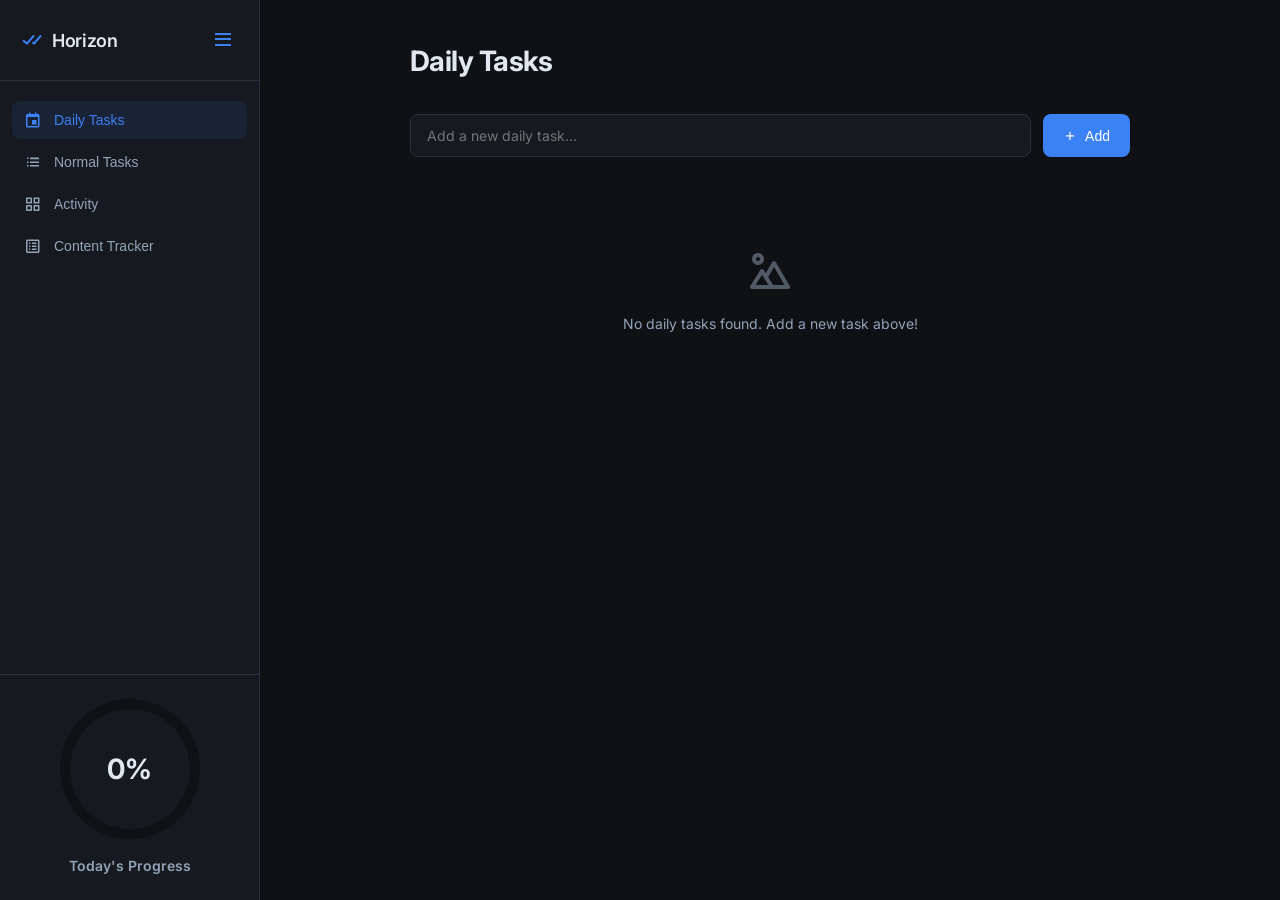
==== index.html @ ddb29268 "init: Horizon AlvaTracker offline PWA" ====
<!DOCTYPE html>
<html lang="en">
<head>
    <meta charset="UTF-8">
    <meta name="viewport" content="width=device-width, initial-scale=1.0">
    <title>Daily Horizon - Offline To-Do List</title>
    <link rel="stylesheet" href="style.css">
    <!-- Google Fonts for modern typography -->
    <link rel="preconnect" href="https://fonts.googleapis.com">
    <link rel="preconnect" href="https://fonts.gstatic.com" crossorigin>
    <link href="https://fonts.googleapis.com/css2?family=Inter:wght@400;500;600;700&display=swap" rel="stylesheet">
    <!-- Icons -->
    <link href="https://unpkg.com/boxicons@2.1.4/css/boxicons.min.css" rel="stylesheet">
    <link rel="manifest" href="manifest.json">
</head>
<body>
    <div class="app-container">
        <!-- Sidebar Navigation -->
        <aside class="sidebar">
            <div class="sidebar-header" style="justify-content: space-between;">
                <div style="display: flex; align-items: center; gap: 8px;">
                    <i class='bx bx-check-double'></i>
                    <h1 class="sidebar-title">Horizon</h1>
                </div>
                <button class="icon-btn" onclick="toggleSidebar()"><i class='bx bx-menu'></i></button>
            </div>
            <nav class="sidebar-nav">
                <button class="nav-item active" data-view="daily">
                    <i class='bx bx-calendar-event'></i>
                    <span class="nav-item-text">Daily Tasks</span>
                </button>
                <button class="nav-item" data-view="normal">
                    <i class='bx bx-list-ul'></i>
                    <span class="nav-item-text">Normal Tasks</span>
                </button>
                <button class="nav-item" data-view="heatmap">
                    <i class='bx bx-grid-alt'></i>
                    <span class="nav-item-text">Activity</span>
                </button>
                <button class="nav-item" data-view="content">
                    <i class='bx bx-spreadsheet'></i>
                    <span class="nav-item-text">Content Tracker</span>
                </button>
            </nav>
            <div class="sidebar-footer">
                <div class="progress-widget circular">
                    <div class="circular-progress" id="overall-progress-circle">
                        <div class="inner-circle">
                            <span id="overall-progress-text">0%</span>
                        </div>
                    </div>
                    <div class="progress-label">Today's Progress</div>
                </div>
            </div>
        </aside>

        <!-- Main Content Area -->
        <main class="main-content">
            
            <!-- Daily Tasks View -->
            <section id="view-daily" class="view-section active">
                <header class="view-header">
                    <h2>Daily Tasks</h2>
                </header>
                <div class="add-task-container">
                    <input type="text" id="daily-task-input" placeholder="Add a new daily task..." autocomplete="off">
                    <button class="btn-primary" id="add-daily-task-btn"><i class='bx bx-plus'></i> Add</button>
                </div>
                <div class="task-list" id="daily-task-list">
                    <!-- Tasks injected here by JS -->
                </div>
            </section>

            <!-- Normal Tasks View -->
            <section id="view-normal" class="view-section">
                <header class="view-header">
                    <h2>Normal Tasks</h2>
                </header>
                <div class="add-task-container">
                    <input type="text" id="normal-task-input" placeholder="Add a new regular task..." autocomplete="off">
                    <button class="btn-primary" id="add-normal-task-btn"><i class='bx bx-plus'></i> Add</button>
                </div>
                <div class="task-list" id="normal-task-list">
                    <!-- Tasks injected here by JS -->
                </div>
            </section>

            <!-- Heatmap View -->
            <section id="view-heatmap" class="view-section">
                <header class="view-header">
                    <h2>Activity Heatmap</h2>
                </header>
                <div class="heatmap-container">
                    <div class="month-header">
                        <button id="prev-month-btn" class="icon-btn"><i class='bx bx-chevron-left'></i></button>
                        <h3 id="current-month-label">Month Year</h3>
                        <button id="next-month-btn" class="icon-btn"><i class='bx bx-chevron-right'></i></button>
                    </div>
                    <div class="weekdays-grid">
                        <span>Sun</span><span>Mon</span><span>Tue</span><span>Wed</span><span>Thu</span><span>Fri</span><span>Sat</span>
                    </div>
                    <div class="heatmap-grid" id="heatmap-grid">
                        <!-- Heatmap cells injected here by JS -->
                    </div>
                    <div class="heatmap-legend">
                        <span>Less</span>
                        <div class="legend-scale">
                            <div class="legend-cell" style="background-color: var(--cal-bg);"></div>
                            <div class="legend-cell" style="background-color: var(--green-200);"></div>
                            <div class="legend-cell" style="background-color: var(--green-400);"></div>
                            <div class="legend-cell" style="background-color: var(--green-600);"></div>
                            <div class="legend-cell" style="background-color: var(--green-800);"></div>
                        </div>
                        <span>More</span>
                    </div>
                </div>
            </section>

            <!-- Content Tracking View -->
            <section id="view-content" class="view-section" style="max-width: 95%; padding: 40px 20px;">
                <header class="view-header" style="display:flex; justify-content:space-between; align-items:flex-start;">
                    <div>
                        <h2>Content Tracker</h2>
                        <p class="subtitle" style="color:var(--text-muted); font-size:14px; margin-top:8px;">
                            Track your daily post counts. Missing past days will highlight in red.
                        </p>
                    </div>
                    <div style="display:flex; gap:12px; align-items:center;">
                        <div class="month-header" style="margin-bottom:0; font-size:14px;">
                            <button class="icon-btn" onclick="changeContentMonth(-1)"><i class='bx bx-chevron-left'></i></button>
                            <span id="content-month-label" style="font-weight:600; min-width:100px; text-align:center;">Month</span>
                            <button class="icon-btn" onclick="changeContentMonth(1)"><i class='bx bx-chevron-right'></i></button>
                        </div>
                    </div>
                </header>
                <div class="add-task-container" style="margin-bottom: 20px;">
                    <input type="text" id="content-account-input" placeholder="Add a new account..." autocomplete="off" onkeypress="if(event.key === 'Enter') addContentAccount()">
                    <button class="btn-primary" id="add-content-account-btn" onclick="addContentAccount()"><i class='bx bx-plus'></i> Add</button>
                </div>
                <div class="content-tracker-container" id="content-tracker-grid">
                    <!-- Javascript will generate the grid here -->
                </div>
            </section>
        </main>
    </div>

    <script src="app.js?v=7"></script>
    <script>
        if ('serviceWorker' in navigator) {
            navigator.serviceWorker.register('./sw.js')
            .then(() => console.log('Service Worker Registered'));
        }
    </script>
</body>
</html>
---- style.css ----
:root {
    /* Color Palette */
    --bg-dark: #0f1115;
    --bg-panel: #16191f;
    --bg-hover: #1e222a;
    --border-color: #2b303b;
    
    --text-main: #e2e8f0;
    --text-muted: #94a3b8;
    
    /* Green heatmap & completion colors */
    --green-200: #064e3b;
    --green-400: #059669;
    --green-600: #10b981;
    --green-800: #34d399;
    --cal-bg: #1e222a;

    --primary: #3b82f6;
    --primary-hover: #2563eb;
    --danger: #ef4444;

    --radius-md: 8px;
    --radius-lg: 12px;
    --transition: all 0.2s ease;
}

* {
    margin: 0;
    padding: 0;
    box-sizing: border-box;
}

body {
    font-family: 'Inter', sans-serif;
    background-color: var(--bg-dark);
    color: var(--text-main);
    line-height: 1.5;
    height: 100vh;
    overflow: hidden;
}

/* Layout */
.app-container {
    display: flex;
    height: 100vh;
    width: 100vw;
}

/* Sidebar */
.sidebar {
    width: 260px;
    background-color: var(--bg-panel);
    border-right: 1px solid var(--border-color);
    display: flex;
    flex-direction: column;
    transition: width 0.3s cubic-bezier(0.4, 0, 0.2, 1);
    overflow: hidden;
    position: relative;
    z-index: 50;
    flex-shrink: 0;
}

.sidebar.collapsed {
    width: 80px;
}

.sidebar.collapsed .sidebar-title,
.sidebar.collapsed .nav-item-text,
.sidebar.collapsed .progress-label {
    display: none;
}

.sidebar.collapsed .nav-item {
    justify-content: center;
    padding: 10px 0;
}

.sidebar.collapsed .nav-item i {
    margin: 0;
}

.sidebar.collapsed .progress-widget {
    transform: scale(0.8);
    margin-left: -12px;
}

.sidebar-header {
    padding: 24px 20px;
    display: flex;
    align-items: center;
    gap: 12px;
    border-bottom: 1px solid var(--border-color);
}

.sidebar-header i {
    font-size: 24px;
    color: var(--primary);
}

.sidebar-header h1 {
    font-size: 18px;
    font-weight: 600;
    letter-spacing: -0.02em;
}

.sidebar-nav {
    flex: 1;
    padding: 20px 12px;
    display: flex;
    flex-direction: column;
    gap: 4px;
}

.nav-item {
    background: transparent;
    border: none;
    color: var(--text-muted);
    padding: 10px 12px;
    border-radius: var(--radius-md);
    cursor: pointer;
    display: flex;
    align-items: center;
    gap: 12px;
    font-size: 14px;
    font-weight: 500;
    transition: var(--transition);
    text-align: left;
    width: 100%;
}

.nav-item i {
    font-size: 18px;
}

.nav-item:hover {
    background-color: var(--bg-hover);
    color: var(--text-main);
}

.nav-item.active {
    background-color: rgba(59, 130, 246, 0.1);
    color: var(--primary);
}

.sidebar-footer {
    padding: 24px;
    border-top: 1px solid var(--border-color);
    display: flex;
    justify-content: center;
}

/* Progress Widget */
.progress-widget.circular {
    display: flex;
    flex-direction: column;
    align-items: center;
    gap: 16px;
    background: transparent;
    border: none;
    padding: 0;
}

.circular-progress {
    width: 140px;
    height: 140px;
    border-radius: 50%;
    background: conic-gradient(var(--primary) 0deg, var(--bg-hover) 0deg);
    display: flex;
    align-items: center;
    justify-content: center;
    position: relative;
    transition: background 0.4s ease;
}

.inner-circle {
    width: 120px;
    height: 120px;
    border-radius: 50%;
    background-color: var(--bg-panel);
    display: flex;
    align-items: center;
    justify-content: center;
}

.inner-circle span {
    font-size: 28px;
    font-weight: 700;
    color: var(--text-main);
}

.progress-label {
    font-size: 14px;
    font-weight: 600;
    color: var(--text-muted);
}

/* Main Content */
.main-content {
    flex: 1;
    position: relative;
    background-color: var(--bg-dark);
    overflow-y: auto;
}

.view-section {
    display: none;
    padding: 40px;
    max-width: 800px;
    margin: 0 auto;
    animation: fadeIn 0.3s ease;
}

.view-section.active {
    display: block;
}

@keyframes fadeIn {
    from { opacity: 0; transform: translateY(10px); }
    to { opacity: 1; transform: translateY(0); }
}

.view-header {
    margin-bottom: 32px;
}

.view-header h2 {
    font-size: 28px;
    font-weight: 700;
    color: var(--text-main);
    letter-spacing: -0.02em;
    margin-bottom: 8px;
}

.view-header .subtitle {
    color: var(--text-muted);
    font-size: 14px;
}

/* Inputs & Buttons */
.add-task-container {
    display: flex;
    gap: 12px;
    margin-bottom: 32px;
}

input[type="text"] {
    flex: 1;
    background-color: var(--bg-panel);
    border: 1px solid var(--border-color);
    color: var(--text-main);
    padding: 12px 16px;
    border-radius: var(--radius-md);
    font-size: 14px;
    font-family: inherit;
    transition: var(--transition);
}

input[type="text"]:focus {
    outline: none;
    border-color: var(--primary);
    box-shadow: 0 0 0 2px rgba(59, 130, 246, 0.1);
}

.btn-primary {
    background-color: var(--primary);
    color: #fff;
    border: none;
    padding: 0 20px;
    border-radius: var(--radius-md);
    font-size: 14px;
    font-weight: 500;
    cursor: pointer;
    display: flex;
    align-items: center;
    gap: 8px;
    transition: var(--transition);
}

.btn-primary:hover {
    background-color: var(--primary-hover);
}

.btn-secondary {
    background-color: var(--bg-hover);
    color: var(--text-main);
    border: 1px solid var(--border-color);
    padding: 8px 16px;
    border-radius: var(--radius-md);
    font-size: 14px;
    cursor: pointer;
    transition: var(--transition);
}

.btn-secondary:hover {
    background-color: var(--border-color);
}

.icon-btn {
    background: transparent;
    border: none;
    color: var(--text-muted);
    font-size: 20px;
    cursor: pointer;
    padding: 4px;
    border-radius: 4px;
    display: flex;
    align-items: center;
    justify-content: center;
    transition: var(--transition);
}

.icon-btn:hover {
    background-color: var(--bg-hover);
    color: var(--text-main);
}

.icon-btn.danger:hover {
    background-color: rgba(239, 68, 68, 0.1);
    color: var(--danger);
}

/* Tasks */
.task-list {
    display: flex;
    flex-direction: column;
    gap: 16px;
}

.task-card {
    background-color: var(--bg-panel);
    border: 1px solid var(--border-color);
    border-radius: var(--radius-lg);
    overflow: hidden;
    transition: var(--transition);
}

.task-card.completed {
    border-color: rgba(59, 130, 246, 0.3);
    opacity: 0.8;
}

.task-header {
    padding: 16px 20px;
    display: flex;
    align-items: center;
    justify-content: space-between;
    background-color: rgba(0,0,0,0.1);
    border-bottom: 1px solid var(--border-color);
}

.task-title {
    font-weight: 600;
    font-size: 16px;
    display: flex;
    align-items: center;
    gap: 12px;
    flex: 1;
}

.task-title-text, .subtask-title-text {
    outline: none;
    border-radius: 4px;
    padding: 2px 4px;
    margin-left: -4px;
    transition: var(--transition);
}

.task-title-text:focus, .subtask-title-text:focus {
    background-color: var(--bg-dark);
    box-shadow: 0 0 0 1px var(--primary);
}

.task-title.completed .task-title-text {
    text-decoration: line-through;
    color: var(--text-muted);
}

.task-actions {
    display: flex;
    gap: 8px;
}

.subtask-list {
    padding: 12px 20px;
    display: flex;
    flex-direction: column;
    gap: 8px;
}

.subtask-item {
    display: flex;
    align-items: center;
    justify-content: space-between;
    padding: 8px 12px;
    border-radius: var(--radius-md);
    background-color: var(--bg-dark);
    border: 1px solid transparent;
    transition: var(--transition);
}

.subtask-item:hover {
    border-color: var(--border-color);
}

.subtask-content {
    display: flex;
    align-items: center;
    gap: 12px;
    flex: 1;
}

.subtask-tag {
    font-size: 10px;
    padding: 2px 6px;
    border-radius: 4px;
    background-color: rgba(59, 130, 246, 0.1);
    color: var(--primary);
    text-transform: uppercase;
    font-weight: 600;
    letter-spacing: 0.5px;
}

.subtask-tag.oneoff {
    background-color: rgba(148, 163, 184, 0.1);
    color: var(--text-muted);
}

/* Custom Checkbox */
.custom-checkbox-wrapper {
    display: flex;
    align-items: flex-start;
    gap: 12px;
    cursor: pointer;
    user-select: none;
}

.custom-checkbox-wrapper input[type="checkbox"] {
    position: absolute;
    opacity: 0;
    cursor: pointer;
    height: 0;
    width: 0;
}

.custom-checkbox {
    min-width: 20px;
    height: 20px;
    background-color: var(--bg-hover);
    border: 2px solid var(--border-color);
    border-radius: 6px;
    display: flex;
    align-items: center;
    justify-content: center;
    transition: var(--transition);
}

.custom-checkbox-wrapper input:checked ~ .custom-checkbox {
    background-color: var(--primary);
    border-color: var(--primary);
}

.custom-checkbox::after {
    content: "";
    display: none;
    width: 5px;
    height: 10px;
    border: solid white;
    border-width: 0 2px 2px 0;
    transform: rotate(45deg);
    margin-bottom: 2px;
}

.custom-checkbox-wrapper input:checked ~ .custom-checkbox::after {
    display: block;
}

.custom-checkbox-wrapper .label-text {
    display: flex;
    flex-direction: column;
    gap: 2px;
}
.custom-checkbox-wrapper .label-text span {
    font-size: 12px;
    color: var(--text-muted);
}
.subtask-content .label-text {
    font-size: 14px;
    color: var(--text-main);
    transition: var(--transition);
}

.custom-checkbox-wrapper input:checked ~ .label-text {
    text-decoration: line-through;
    color: var(--text-muted);
}

/* Heatmap */
.heatmap-container {
    background-color: var(--bg-panel);
    border: 1px solid var(--border-color);
    border-radius: var(--radius-lg);
    padding: 24px;
}

.month-header {
    display: flex;
    align-items: center;
    justify-content: space-between;
    margin-bottom: 24px;
}

.month-header h3 {
    font-size: 16px;
    font-weight: 600;
}

.weekdays-grid {
    display: grid;
    grid-template-columns: repeat(7, 1fr);
    text-align: center;
    font-size: 12px;
    font-weight: 600;
    color: var(--text-muted);
    margin-bottom: 8px;
}

.heatmap-grid {
    display: grid;
    grid-template-columns: repeat(7, 1fr);
    gap: 6px;
}

.heatmap-cell {
    aspect-ratio: 1;
    background-color: var(--cal-bg);
    border-radius: 4px;
    display: flex;
    align-items: center;
    justify-content: center;
    font-size: 12px;
    color: rgba(255,255,255,0.2);
    font-weight: 500;
    transition: var(--transition);
    cursor: default;
    position: relative;
}

.heatmap-cell:hover {
    transform: scale(1.05);
    box-shadow: 0 0 10px rgba(0,0,0,0.5);
    z-index: 10;
}

.heatmap-cell .tooltip {
    visibility: hidden;
    position: absolute;
    bottom: 120%;
    left: 50%;
    transform: translateX(-50%);
    background-color: #000;
    color: #fff;
    padding: 4px 8px;
    border-radius: 4px;
    font-size: 11px;
    white-space: nowrap;
    opacity: 0;
    transition: opacity 0.2s;
    pointer-events: none;
    z-index: 20;
}

.heatmap-cell:hover .tooltip {
    visibility: visible;
    opacity: 1;
}

.heatmap-cell.level-1 { background-color: var(--green-200); color: rgba(255,255,255,0.7); }
.heatmap-cell.level-2 { background-color: var(--green-400); color: #fff; }
.heatmap-cell.level-3 { background-color: var(--green-600); color: #fff; }
.heatmap-cell.level-4 { background-color: var(--green-800); color: #fff; }

.heatmap-legend {
    display: flex;
    align-items: center;
    justify-content: flex-end;
    gap: 12px;
    margin-top: 24px;
    font-size: 12px;
    color: var(--text-muted);
}

.legend-scale {
    display: flex;
    gap: 4px;
}

.legend-cell {
    width: 14px;
    height: 14px;
    border-radius: 3px;
}

/* Inline Add Subtask */
.inline-add-subtask {
    display: flex;
    align-items: center;
    gap: 12px;
    padding: 8px 12px;
    margin-top: 4px;
    border-radius: var(--radius-md);
    background-color: rgba(0,0,0,0.1);
}

.inline-add-subtask input[type="text"] {
    flex: 1;
    background-color: transparent;
    border: none;
    color: var(--text-main);
    padding: 4px 8px;
    font-size: 14px;
}

.inline-add-subtask input[type="text"]:focus {
    box-shadow: none;
}

.custom-checkbox-wrapper.small {
    gap: 6px;
}

.custom-checkbox-wrapper.small .custom-checkbox {
    min-width: 16px;
    height: 16px;
    border-radius: 4px;
}

/* Drag and Drop & Collapse UI */
.drag-handle {
    cursor: grab;
    color: var(--text-muted);
    font-size: 18px;
    opacity: 0.5;
    transition: var(--transition);
}

.drag-handle:hover {
    opacity: 1;
    color: var(--text-main);
}

.drag-handle:active {
    cursor: grabbing;
}

.task-handle {
    margin-right: -4px;
    margin-left: -8px;
}

.collapse-btn {
    padding: 2px;
    box-shadow: none;
    margin-right: -4px;
    border-radius: 4px;
}
.collapse-btn:hover { background-color: var(--bg-hover); }

/* When dragged */
.dragging {
    opacity: 0.5;
    border: 1px dashed var(--primary);
    box-shadow: 0 4px 12px rgba(0,0,0,0.2);
}


/* Utilities */
.empty-state {
    text-align: center;
    padding: 60px 20px;
    color: var(--text-muted);
}

.empty-state i {
    font-size: 48px;
    margin-bottom: 16px;
    opacity: 0.5;
}

.empty-state p {
    font-size: 14px;
}

/* Content Tracker Spreadsheet Grid */
.content-tracker-container {
    overflow-x: auto;
    background-color: var(--bg-dark);
    position: relative;
    white-space: nowrap;
    border-radius: var(--radius-md);
    padding-bottom: 20px;
}

.ct-row {
    display: flex;
    min-width: max-content;
    border-bottom: 1px solid var(--border-color);
}

.ct-row:nth-child(even) {
    background-color: rgba(255, 255, 255, 0.02);
}

.ct-cell {
    flex: 0 0 36px;
    height: 36px;
    display: flex;
    align-items: center;
    justify-content: center;
    border-right: 1px solid var(--border-color);
    font-size: 13px;
    color: var(--text-main);
    position: relative;
}

.ct-cell:last-child {
    border-right: none;
}

.ct-cell input {
    width: 100%;
    height: 100%;
    border: none;
    background: transparent;
    text-align: center;
    color: var(--text-main);
    padding: 0;
    font-size: 14px;
    font-weight: 500;
    border-radius: 0;
}

.ct-cell input:focus {
    background-color: rgba(255,255,255, 0.05);
    outline: none;
}

.ct-header-col {
    flex: 0 0 320px;
    width: 320px;
    min-width: 320px;
    max-width: 320px;
    justify-content: space-between;
    padding-left: 16px;
    padding-right: 12px;
    position: sticky;
    left: 0;
    z-index: 10;
    background-color: var(--bg-panel);
    border-right: 2px solid var(--border-color);
    box-sizing: border-box;
}

.ct-date-row {
    background-color: var(--bg-hover) !important;
    border-top: 1px solid var(--border-color);
}

.ct-date-row .ct-header-col {
    background-color: var(--bg-hover);
    color: var(--text-main);
    font-weight: 700;
    display: flex;
    align-items: center;
}

.ct-date-row .ct-cell {
    font-weight: 600;
    color: var(--text-muted);
}

.ct-account-row {
    background-color: rgba(16, 185, 129, 0.05) !important;
}

.ct-account-row .ct-header-col {
    font-weight: 700;
    background-color: var(--bg-panel); 
    display: flex;
    justify-content: space-between;
    align-items: center;
}

.ct-account-row .account-name-container {
    display: flex;
    align-items: center;
    gap: 8px;
    cursor: pointer;
    flex: 1;
    min-width: 0;
}
.ct-account-row .account-name-container span {
    white-space: nowrap;
    overflow: hidden;
    text-overflow: ellipsis;
}

.ct-account-spacer {
    flex: 1;
    border-bottom: 1px solid var(--border-color);
}

.ct-platform-row .ct-header-col {
    padding-left: 32px;
    font-size: 13px;
    display: flex;
    justify-content: space-between;
    align-items: center;
    background-color: var(--bg-dark);
}

.platform-tray {
    display: flex;
    gap: 12px;
    padding: 12px 16px;
    background-color: var(--bg-panel);
    border-bottom: 1px solid var(--border-color);
    position: sticky;
    left: 0;
    z-index: 9;
}

.platform-btn {
    display: flex;
    align-items: center;
    gap: 6px;
    padding: 6px 12px;
    border-radius: var(--radius-md);
    background: transparent;
    border: 1px solid var(--border-color);
    color: var(--text-muted);
    font-size: 13px;
    cursor: pointer;
    transition: var(--transition);
}

.platform-btn i {
    font-size: 16px;
}

.platform-btn:hover {
    background-color: var(--bg-hover);
    color: var(--text-main);
}

.platform-btn.active {
    background-color: rgba(59, 130, 246, 0.1);
    border-color: var(--primary);
    color: var(--primary);
}

/* Highlight behaviors */
.ct-today-col {
    background-color: rgba(59, 130, 246, 0.1) !important;
}
.ct-date-row .ct-today-col {
    background-color: var(--primary) !important;
    color: #fff !important;
}

.ct-missing-post {
    background-color: rgba(239, 68, 68, 0.3) !important;
}
.ct-missing-post input {
    color: #fff !important;
}

.ct-has-post {
    background-color: rgba(16, 185, 129, 0.5) !important;
}
.ct-has-post input {
    color: #fff !important;
    font-weight: 600;
}
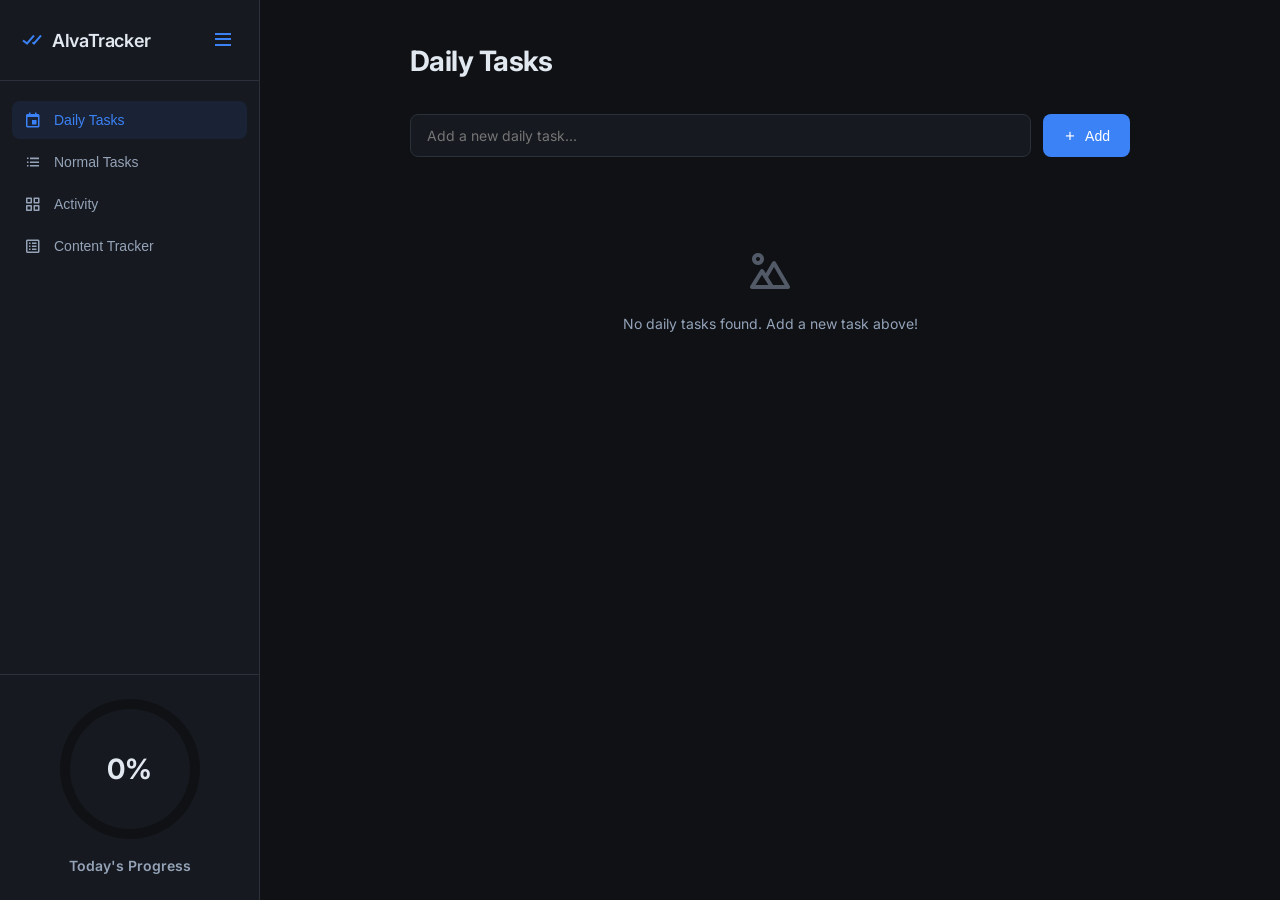
==== commit 9c3148ba: "fix: refine collapsed sidebar UI and rebrand to AlvaTracker" ====
--- a/index.html
+++ b/index.html
@@ -3,7 +3,7 @@
 <head>
     <meta charset="UTF-8">
     <meta name="viewport" content="width=device-width, initial-scale=1.0">
-    <title>Daily Horizon - Offline To-Do List</title>
+    <title>AlvaTracker - Offline To-Do List</title>
     <link rel="stylesheet" href="style.css">
     <!-- Google Fonts for modern typography -->
     <link rel="preconnect" href="https://fonts.googleapis.com">
@@ -18,9 +18,9 @@
         <!-- Sidebar Navigation -->
         <aside class="sidebar">
             <div class="sidebar-header" style="justify-content: space-between;">
-                <div style="display: flex; align-items: center; gap: 8px;">
+                <div class="sidebar-logo-container">
                     <i class='bx bx-check-double'></i>
-                    <h1 class="sidebar-title">Horizon</h1>
+                    <h1 class="sidebar-title">AlvaTracker</h1>
                 </div>
                 <button class="icon-btn" onclick="toggleSidebar()"><i class='bx bx-menu'></i></button>
             </div>
@@ -144,7 +144,7 @@
         </main>
     </div>
 
-    <script src="app.js?v=7"></script>
+    <script src="app.js?v=9"></script>
     <script>
         if ('serviceWorker' in navigator) {
             navigator.serviceWorker.register('./sw.js')
--- a/style.css
+++ b/style.css
@@ -65,11 +65,17 @@
 }
 
 .sidebar.collapsed .sidebar-title,
+.sidebar.collapsed .sidebar-logo-container,
 .sidebar.collapsed .nav-item-text,
 .sidebar.collapsed .progress-label {
     display: none;
 }
 
+.sidebar.collapsed .sidebar-header {
+    justify-content: center !important;
+    padding: 24px 0;
+}
+
 .sidebar.collapsed .nav-item {
     justify-content: center;
     padding: 10px 0;
@@ -79,9 +85,35 @@
     margin: 0;
 }
 
+.sidebar.collapsed .circular-progress {
+    display: none;
+}
+
 .sidebar.collapsed .progress-widget {
-    transform: scale(0.8);
-    margin-left: -12px;
+    padding: 12px 0;
+    background: transparent;
+    transform: none;
+    margin: 0;
+    width: 100%;
+}
+
+.sidebar.collapsed .progress-widget::after {
+    content: attr(data-progress);
+    display: flex;
+    justify-content: center;
+    align-items: center;
+    width: 44px;
+    height: 44px;
+    background-color: rgba(59, 130, 246, 0.1);
+    color: var(--primary);
+    border-radius: var(--radius-md);
+    font-size: 13px;
+    font-weight: 700;
+    margin: 0 auto;
+}
+
+.sidebar.collapsed .sidebar-footer {
+    padding: 24px 0;
 }
 
 .sidebar-header {
@@ -90,6 +122,12 @@
     align-items: center;
     gap: 12px;
     border-bottom: 1px solid var(--border-color);
+}
+
+.sidebar-logo-container {
+    display: flex;
+    align-items: center;
+    gap: 8px;
 }
 
 .sidebar-header i {
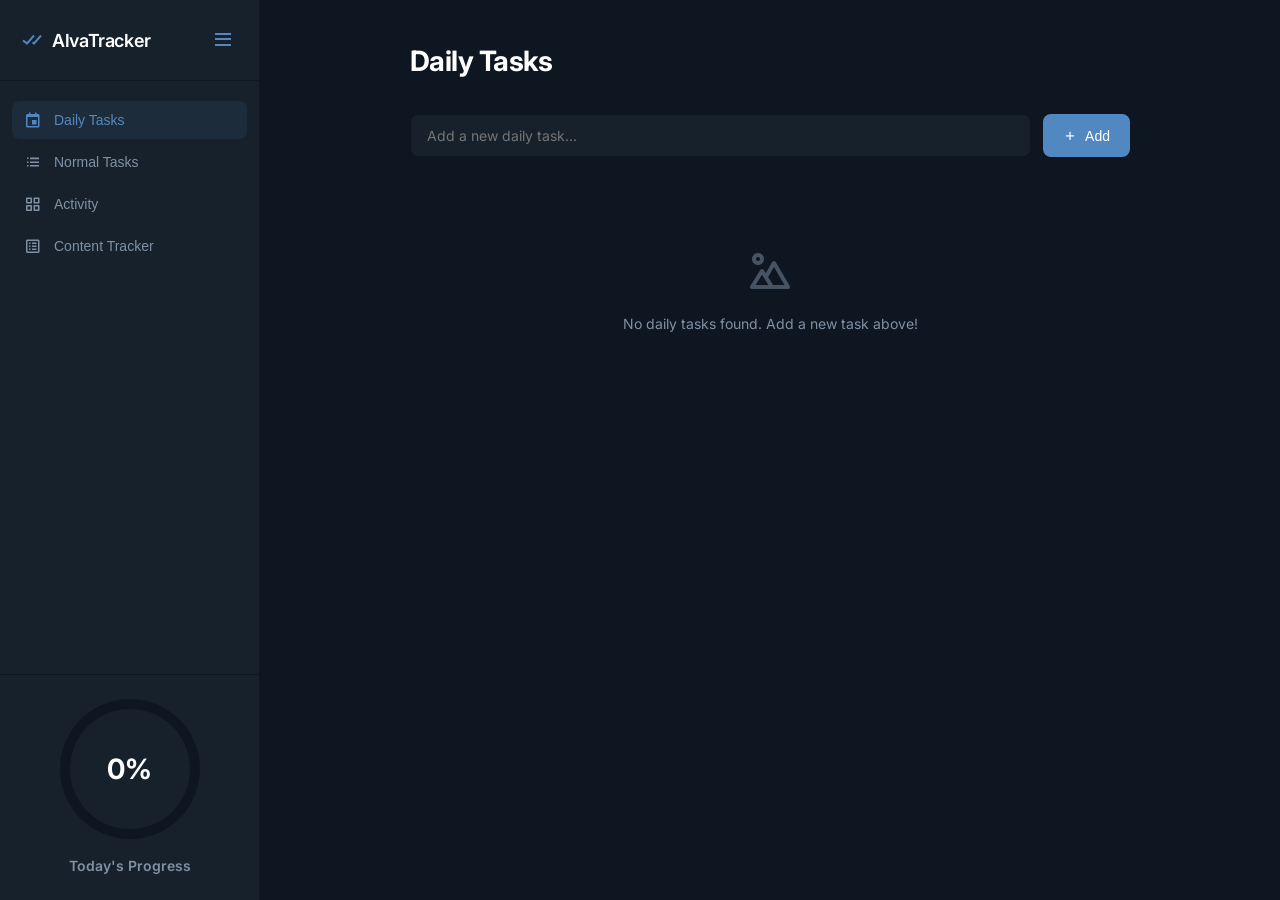
==== commit aa33a5dd: "style: update color palette to Telegram Night theme and refresh app icon" ====
--- a/index.html
+++ b/index.html
@@ -1,9 +1,10 @@
 <!DOCTYPE html>
 <html lang="en">
+
 <head>
     <meta charset="UTF-8">
     <meta name="viewport" content="width=device-width, initial-scale=1.0">
-    <title>AlvaTracker - Offline To-Do List</title>
+    <title>AlvaTracker</title>
     <link rel="stylesheet" href="style.css">
     <!-- Google Fonts for modern typography -->
     <link rel="preconnect" href="https://fonts.googleapis.com">
@@ -11,8 +12,10 @@
     <link href="https://fonts.googleapis.com/css2?family=Inter:wght@400;500;600;700&display=swap" rel="stylesheet">
     <!-- Icons -->
     <link href="https://unpkg.com/boxicons@2.1.4/css/boxicons.min.css" rel="stylesheet">
+    <link rel="icon" type="image/svg+xml" href="[data-uri]">
     <link rel="manifest" href="manifest.json">
 </head>
+
 <body>
     <div class="app-container">
         <!-- Sidebar Navigation -->
@@ -56,7 +59,7 @@
 
         <!-- Main Content Area -->
         <main class="main-content">
-            
+
             <!-- Daily Tasks View -->
             <section id="view-daily" class="view-section active">
                 <header class="view-header">
@@ -77,7 +80,8 @@
                     <h2>Normal Tasks</h2>
                 </header>
                 <div class="add-task-container">
-                    <input type="text" id="normal-task-input" placeholder="Add a new regular task..." autocomplete="off">
+                    <input type="text" id="normal-task-input" placeholder="Add a new regular task..."
+                        autocomplete="off">
                     <button class="btn-primary" id="add-normal-task-btn"><i class='bx bx-plus'></i> Add</button>
                 </div>
                 <div class="task-list" id="normal-task-list">
@@ -118,7 +122,8 @@
 
             <!-- Content Tracking View -->
             <section id="view-content" class="view-section" style="max-width: 95%; padding: 40px 20px;">
-                <header class="view-header" style="display:flex; justify-content:space-between; align-items:flex-start;">
+                <header class="view-header"
+                    style="display:flex; justify-content:space-between; align-items:flex-start;">
                     <div>
                         <h2>Content Tracker</h2>
                         <p class="subtitle" style="color:var(--text-muted); font-size:14px; margin-top:8px;">
@@ -127,15 +132,20 @@
                     </div>
                     <div style="display:flex; gap:12px; align-items:center;">
                         <div class="month-header" style="margin-bottom:0; font-size:14px;">
-                            <button class="icon-btn" onclick="changeContentMonth(-1)"><i class='bx bx-chevron-left'></i></button>
-                            <span id="content-month-label" style="font-weight:600; min-width:100px; text-align:center;">Month</span>
-                            <button class="icon-btn" onclick="changeContentMonth(1)"><i class='bx bx-chevron-right'></i></button>
+                            <button class="icon-btn" onclick="changeContentMonth(-1)"><i
+                                    class='bx bx-chevron-left'></i></button>
+                            <span id="content-month-label"
+                                style="font-weight:600; min-width:100px; text-align:center;">Month</span>
+                            <button class="icon-btn" onclick="changeContentMonth(1)"><i
+                                    class='bx bx-chevron-right'></i></button>
                         </div>
                     </div>
                 </header>
                 <div class="add-task-container" style="margin-bottom: 20px;">
-                    <input type="text" id="content-account-input" placeholder="Add a new account..." autocomplete="off" onkeypress="if(event.key === 'Enter') addContentAccount()">
-                    <button class="btn-primary" id="add-content-account-btn" onclick="addContentAccount()"><i class='bx bx-plus'></i> Add</button>
+                    <input type="text" id="content-account-input" placeholder="Add a new account..." autocomplete="off"
+                        onkeypress="if(event.key === 'Enter') addContentAccount()">
+                    <button class="btn-primary" id="add-content-account-btn" onclick="addContentAccount()"><i
+                            class='bx bx-plus'></i> Add</button>
                 </div>
                 <div class="content-tracker-container" id="content-tracker-grid">
                     <!-- Javascript will generate the grid here -->
@@ -148,8 +158,10 @@
     <script>
         if ('serviceWorker' in navigator) {
             navigator.serviceWorker.register('./sw.js')
-            .then(() => console.log('Service Worker Registered'));
+                .then(() => console.log('Service Worker Registered'));
         }
     </script>
 </body>
+
 </html>
+
--- a/style.css
+++ b/style.css
@@ -1,23 +1,23 @@
 :root {
-    /* Color Palette */
-    --bg-dark: #0f1115;
-    --bg-panel: #16191f;
-    --bg-hover: #1e222a;
-    --border-color: #2b303b;
+    /* Color Palette (Telegram Night Theme) */
+    --bg-dark: #0e1621;
+    --bg-panel: #17212b;
+    --bg-hover: #242f3d;
+    --border-color: #0e1621;
     
-    --text-main: #e2e8f0;
-    --text-muted: #94a3b8;
+    --text-main: #ffffff;
+    --text-muted: #7f91a4;
     
     /* Green heatmap & completion colors */
-    --green-200: #064e3b;
-    --green-400: #059669;
-    --green-600: #10b981;
-    --green-800: #34d399;
-    --cal-bg: #1e222a;
-
-    --primary: #3b82f6;
-    --primary-hover: #2563eb;
-    --danger: #ef4444;
+    --green-200: #1b382d;
+    --green-400: #296041;
+    --green-600: #3f8f5e;
+    --green-800: #5cb878;
+    --cal-bg: #17212b;
+
+    --primary: #5288c1;
+    --primary-hover: #3e73a9;
+    --danger: #e53935;
 
     --radius-md: 8px;
     --radius-lg: 12px;
@@ -104,7 +104,7 @@
     align-items: center;
     width: 44px;
     height: 44px;
-    background-color: rgba(59, 130, 246, 0.1);
+    background-color: rgba(82, 136, 193, 0.1);
     color: var(--primary);
     border-radius: var(--radius-md);
     font-size: 13px;
@@ -176,7 +176,7 @@
 }
 
 .nav-item.active {
-    background-color: rgba(59, 130, 246, 0.1);
+    background-color: rgba(82, 136, 193, 0.1);
     color: var(--primary);
 }
 
@@ -296,7 +296,7 @@
 input[type="text"]:focus {
     outline: none;
     border-color: var(--primary);
-    box-shadow: 0 0 0 2px rgba(59, 130, 246, 0.1);
+    box-shadow: 0 0 0 2px rgba(82, 136, 193, 0.1);
 }
 
 .btn-primary {
@@ -373,7 +373,7 @@
 }
 
 .task-card.completed {
-    border-color: rgba(59, 130, 246, 0.3);
+    border-color: rgba(82, 136, 193, 0.3);
     opacity: 0.8;
 }
 
@@ -451,7 +451,7 @@
     font-size: 10px;
     padding: 2px 6px;
     border-radius: 4px;
-    background-color: rgba(59, 130, 246, 0.1);
+    background-color: rgba(82, 136, 193, 0.1);
     color: var(--primary);
     text-transform: uppercase;
     font-weight: 600;
@@ -817,7 +817,7 @@
 }
 
 .ct-account-row {
-    background-color: rgba(16, 185, 129, 0.05) !important;
+    background-color: rgba(57, 156, 88, 0.05) !important;
 }
 
 .ct-account-row .ct-header-col {
@@ -891,14 +891,14 @@
 }
 
 .platform-btn.active {
-    background-color: rgba(59, 130, 246, 0.1);
+    background-color: rgba(82, 136, 193, 0.1);
     border-color: var(--primary);
     color: var(--primary);
 }
 
 /* Highlight behaviors */
 .ct-today-col {
-    background-color: rgba(59, 130, 246, 0.1) !important;
+    background-color: rgba(82, 136, 193, 0.1) !important;
 }
 .ct-date-row .ct-today-col {
     background-color: var(--primary) !important;
@@ -913,9 +913,11 @@
 }
 
 .ct-has-post {
-    background-color: rgba(16, 185, 129, 0.5) !important;
+    background-color: rgba(57, 156, 88, 0.5) !important;
 }
 .ct-has-post input {
     color: #fff !important;
     font-weight: 600;
 }
+
+
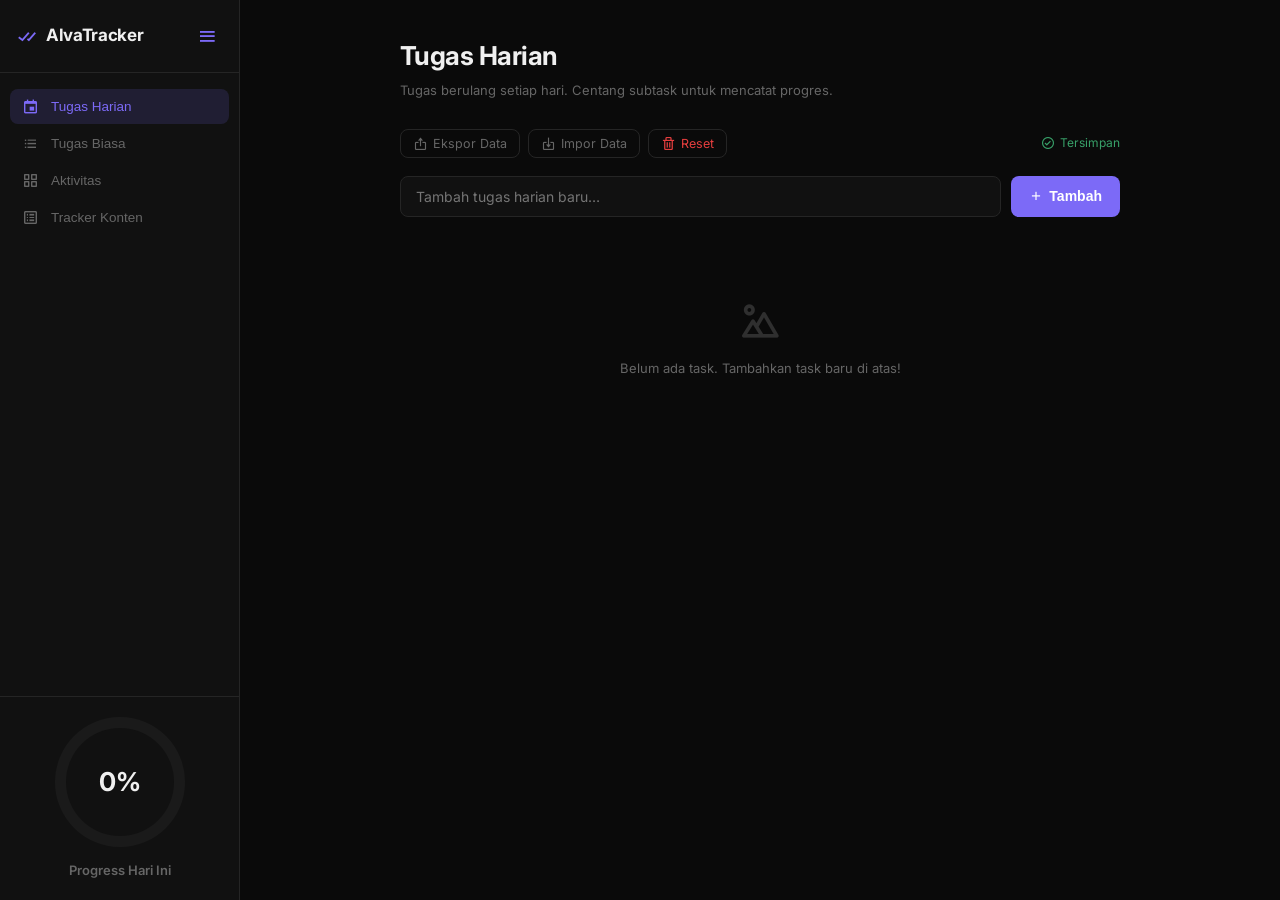
==== commit 230970ad: "feat: localize app UI to Indonesian and add data import, export, and reset features" ====
--- a/index.html
+++ b/index.html
@@ -1,167 +1,182 @@
 <!DOCTYPE html>
-<html lang="en">
+<html lang="id">
 
 <head>
     <meta charset="UTF-8">
     <meta name="viewport" content="width=device-width, initial-scale=1.0">
     <title>AlvaTracker</title>
+    <meta name="description" content="AlvaTracker — Lacak tugas harian, aktivitas, dan konten media sosial kamu.">
     <link rel="stylesheet" href="style.css">
-    <!-- Google Fonts for modern typography -->
     <link rel="preconnect" href="https://fonts.googleapis.com">
     <link rel="preconnect" href="https://fonts.gstatic.com" crossorigin>
     <link href="https://fonts.googleapis.com/css2?family=Inter:wght@400;500;600;700&display=swap" rel="stylesheet">
-    <!-- Icons -->
     <link href="https://unpkg.com/boxicons@2.1.4/css/boxicons.min.css" rel="stylesheet">
-    <link rel="icon" type="image/svg+xml" href="[data-uri]">
+    <link rel="icon" type="image/svg+xml" href="[data-uri]">
     <link rel="manifest" href="manifest.json">
 </head>
 
 <body>
     <div class="app-container">
-        <!-- Sidebar Navigation -->
+
+        <!-- Sidebar -->
         <aside class="sidebar">
             <div class="sidebar-header" style="justify-content: space-between;">
                 <div class="sidebar-logo-container">
                     <i class='bx bx-check-double'></i>
                     <h1 class="sidebar-title">AlvaTracker</h1>
                 </div>
-                <button class="icon-btn" onclick="toggleSidebar()"><i class='bx bx-menu'></i></button>
+                <button class="icon-btn" onclick="toggleSidebar()" title="Toggle sidebar">
+                    <i class='bx bx-menu'></i>
+                </button>
             </div>
+
             <nav class="sidebar-nav">
-                <button class="nav-item active" data-view="daily">
+                <button class="nav-item active" data-view="daily" id="nav-daily">
                     <i class='bx bx-calendar-event'></i>
-                    <span class="nav-item-text">Daily Tasks</span>
+                    <span class="nav-item-text">Tugas Harian</span>
                 </button>
-                <button class="nav-item" data-view="normal">
+                <button class="nav-item" data-view="normal" id="nav-normal">
                     <i class='bx bx-list-ul'></i>
-                    <span class="nav-item-text">Normal Tasks</span>
+                    <span class="nav-item-text">Tugas Biasa</span>
                 </button>
-                <button class="nav-item" data-view="heatmap">
+                <button class="nav-item" data-view="heatmap" id="nav-heatmap">
                     <i class='bx bx-grid-alt'></i>
-                    <span class="nav-item-text">Activity</span>
+                    <span class="nav-item-text">Aktivitas</span>
                 </button>
-                <button class="nav-item" data-view="content">
+                <button class="nav-item" data-view="content" id="nav-content">
                     <i class='bx bx-spreadsheet'></i>
-                    <span class="nav-item-text">Content Tracker</span>
+                    <span class="nav-item-text">Tracker Konten</span>
                 </button>
             </nav>
+
             <div class="sidebar-footer">
-                <div class="progress-widget circular">
+                <div class="progress-widget circular" data-progress="0%">
                     <div class="circular-progress" id="overall-progress-circle">
                         <div class="inner-circle">
                             <span id="overall-progress-text">0%</span>
                         </div>
                     </div>
-                    <div class="progress-label">Today's Progress</div>
+                    <div class="progress-label">Progress Hari Ini</div>
                 </div>
             </div>
         </aside>
 
-        <!-- Main Content Area -->
+        <!-- Main Content -->
         <main class="main-content">
 
-            <!-- Daily Tasks View -->
+            <!-- ── Tugas Harian ── -->
             <section id="view-daily" class="view-section active">
                 <header class="view-header">
-                    <h2>Daily Tasks</h2>
+                    <h2>Tugas Harian</h2>
+                    <p class="subtitle">Tugas berulang setiap hari. Centang subtask untuk mencatat progres.</p>
+                </header>
+                <!-- Data bar -->
+                <div class="data-bar">
+                    <button class="btn-ghost" id="btn-export" title="Ekspor semua data ke file JSON">
+                        <i class='bx bx-export'></i> Ekspor Data
+                    </button>
+                    <button class="btn-ghost" id="btn-import" title="Impor data dari file JSON">
+                        <i class='bx bx-import'></i> Impor Data
+                    </button>
+                    <button class="btn-ghost" id="btn-clear" title="Hapus semua data" style="color:var(--danger)">
+                        <i class='bx bx-trash'></i> Reset
+                    </button>
+                    <span class="save-status saved" id="save-status">
+                        <i class='bx bx-check-circle'></i> Tersimpan
+                    </span>
+                </div>
+                <div class="add-task-container">
+                    <input type="text" id="daily-task-input" placeholder="Tambah tugas harian baru…" autocomplete="off">
+                    <button class="btn-primary" id="add-daily-task-btn">
+                        <i class='bx bx-plus'></i> Tambah
+                    </button>
+                </div>
+                <div class="task-list" id="daily-task-list"></div>
+            </section>
+
+            <!-- ── Tugas Biasa ── -->
+            <section id="view-normal" class="view-section">
+                <header class="view-header">
+                    <h2>Tugas Biasa</h2>
+                    <p class="subtitle">Tugas umum yang tidak perlu diulang setiap hari.</p>
                 </header>
                 <div class="add-task-container">
-                    <input type="text" id="daily-task-input" placeholder="Add a new daily task..." autocomplete="off">
-                    <button class="btn-primary" id="add-daily-task-btn"><i class='bx bx-plus'></i> Add</button>
+                    <input type="text" id="normal-task-input" placeholder="Tambah tugas baru…" autocomplete="off">
+                    <button class="btn-primary" id="add-normal-task-btn">
+                        <i class='bx bx-plus'></i> Tambah
+                    </button>
                 </div>
-                <div class="task-list" id="daily-task-list">
-                    <!-- Tasks injected here by JS -->
-                </div>
+                <div class="task-list" id="normal-task-list"></div>
             </section>
 
-            <!-- Normal Tasks View -->
-            <section id="view-normal" class="view-section">
-                <header class="view-header">
-                    <h2>Normal Tasks</h2>
-                </header>
-                <div class="add-task-container">
-                    <input type="text" id="normal-task-input" placeholder="Add a new regular task..."
-                        autocomplete="off">
-                    <button class="btn-primary" id="add-normal-task-btn"><i class='bx bx-plus'></i> Add</button>
-                </div>
-                <div class="task-list" id="normal-task-list">
-                    <!-- Tasks injected here by JS -->
-                </div>
-            </section>
-
-            <!-- Heatmap View -->
+            <!-- ── Aktivitas Heatmap ── -->
             <section id="view-heatmap" class="view-section">
                 <header class="view-header">
-                    <h2>Activity Heatmap</h2>
+                    <h2>Aktivitas</h2>
+                    <p class="subtitle">Rekap progres harian dalam bentuk heatmap kalender.</p>
                 </header>
                 <div class="heatmap-container">
                     <div class="month-header">
                         <button id="prev-month-btn" class="icon-btn"><i class='bx bx-chevron-left'></i></button>
-                        <h3 id="current-month-label">Month Year</h3>
+                        <h3 id="current-month-label">Bulan Tahun</h3>
                         <button id="next-month-btn" class="icon-btn"><i class='bx bx-chevron-right'></i></button>
                     </div>
                     <div class="weekdays-grid">
-                        <span>Sun</span><span>Mon</span><span>Tue</span><span>Wed</span><span>Thu</span><span>Fri</span><span>Sat</span>
+                        <span>Min</span><span>Sen</span><span>Sel</span><span>Rab</span>
+                        <span>Kam</span><span>Jum</span><span>Sab</span>
                     </div>
-                    <div class="heatmap-grid" id="heatmap-grid">
-                        <!-- Heatmap cells injected here by JS -->
-                    </div>
+                    <div class="heatmap-grid" id="heatmap-grid"></div>
                     <div class="heatmap-legend">
-                        <span>Less</span>
+                        <span>Sedikit</span>
                         <div class="legend-scale">
-                            <div class="legend-cell" style="background-color: var(--cal-bg);"></div>
-                            <div class="legend-cell" style="background-color: var(--green-200);"></div>
-                            <div class="legend-cell" style="background-color: var(--green-400);"></div>
-                            <div class="legend-cell" style="background-color: var(--green-600);"></div>
-                            <div class="legend-cell" style="background-color: var(--green-800);"></div>
+                            <div class="legend-cell" style="background-color:var(--cal-bg);border:1px solid var(--border-color)"></div>
+                            <div class="legend-cell" style="background-color:var(--green-200)"></div>
+                            <div class="legend-cell" style="background-color:var(--green-400)"></div>
+                            <div class="legend-cell" style="background-color:var(--green-600)"></div>
+                            <div class="legend-cell" style="background-color:var(--green-800)"></div>
                         </div>
-                        <span>More</span>
+                        <span>Banyak</span>
                     </div>
                 </div>
             </section>
 
-            <!-- Content Tracking View -->
-            <section id="view-content" class="view-section" style="max-width: 95%; padding: 40px 20px;">
-                <header class="view-header"
-                    style="display:flex; justify-content:space-between; align-items:flex-start;">
+            <!-- ── Tracker Konten ── -->
+            <section id="view-content" class="view-section">
+                <header class="view-header" style="display:flex; justify-content:space-between; align-items:flex-start; flex-wrap:wrap; gap:12px;">
                     <div>
-                        <h2>Content Tracker</h2>
-                        <p class="subtitle" style="color:var(--text-muted); font-size:14px; margin-top:8px;">
-                            Track your daily post counts. Missing past days will highlight in red.
-                        </p>
+                        <h2>Tracker Konten</h2>
+                        <p class="subtitle">Lacak jumlah postingan harian per platform. Sel merah = belum diisi.</p>
                     </div>
-                    <div style="display:flex; gap:12px; align-items:center;">
-                        <div class="month-header" style="margin-bottom:0; font-size:14px;">
-                            <button class="icon-btn" onclick="changeContentMonth(-1)"><i
-                                    class='bx bx-chevron-left'></i></button>
-                            <span id="content-month-label"
-                                style="font-weight:600; min-width:100px; text-align:center;">Month</span>
-                            <button class="icon-btn" onclick="changeContentMonth(1)"><i
-                                    class='bx bx-chevron-right'></i></button>
-                        </div>
+                    <div class="month-header" style="margin-bottom:0;">
+                        <button class="icon-btn" onclick="changeContentMonth(-1)"><i class='bx bx-chevron-left'></i></button>
+                        <span id="content-month-label" style="font-weight:700; min-width:110px; text-align:center; font-size:14px;">Bulan</span>
+                        <button class="icon-btn" onclick="changeContentMonth(1)"><i class='bx bx-chevron-right'></i></button>
                     </div>
                 </header>
-                <div class="add-task-container" style="margin-bottom: 20px;">
-                    <input type="text" id="content-account-input" placeholder="Add a new account..." autocomplete="off"
-                        onkeypress="if(event.key === 'Enter') addContentAccount()">
-                    <button class="btn-primary" id="add-content-account-btn" onclick="addContentAccount()"><i
-                            class='bx bx-plus'></i> Add</button>
+                <div class="add-task-container" style="margin-bottom:12px;">
+                    <input type="text" id="content-account-input"
+                        placeholder="Nama akun baru (mis: @username_ig)…"
+                        autocomplete="off"
+                        onkeypress="if(event.key==='Enter') addContentAccount()">
+                    <button class="btn-primary" id="add-content-account-btn" onclick="addContentAccount()">
+                        <i class='bx bx-plus'></i> Tambah Akun
+                    </button>
                 </div>
                 <div class="content-tracker-container" id="content-tracker-grid">
-                    <!-- Javascript will generate the grid here -->
+                    <!-- Grid diisi oleh JS -->
                 </div>
             </section>
+
         </main>
     </div>
 
-    <script src="app.js?v=9"></script>
+    <script src="app.js?v=10"></script>
     <script>
         if ('serviceWorker' in navigator) {
             navigator.serviceWorker.register('./sw.js')
-                .then(() => console.log('Service Worker Registered'));
+                .then(() => console.log('Service Worker terdaftar'));
         }
     </script>
 </body>
 
 </html>
-
--- a/style.css
+++ b/style.css
@@ -1,34 +1,40 @@
 :root {
-    /* Color Palette (Telegram Night Theme) */
-    --bg-dark: #0e1621;
-    --bg-panel: #17212b;
-    --bg-hover: #242f3d;
-    --border-color: #0e1621;
-    
-    --text-main: #ffffff;
-    --text-muted: #7f91a4;
-    
-    /* Green heatmap & completion colors */
-    --green-200: #1b382d;
-    --green-400: #296041;
-    --green-600: #3f8f5e;
-    --green-800: #5cb878;
-    --cal-bg: #17212b;
-
-    --primary: #5288c1;
-    --primary-hover: #3e73a9;
-    --danger: #e53935;
-
+    /* Antigravity Dark Theme — pure black */
+    --bg-dark:   #0a0a0a;
+    --bg-panel:  #111111;
+    --bg-hover:  #1a1a1a;
+    --bg-card:   #141414;
+    --border-color: #252525;
+    --border-subtle: #1e1e1e;
+
+    --text-main:  #f0f0f0;
+    --text-muted: #666666;
+    --text-dim:   #444444;
+
+    /* Heatmap greens */
+    --green-200: #0f2e1a;
+    --green-400: #1a4d2c;
+    --green-600: #2d7a45;
+    --green-800: #3ea85f;
+    --cal-bg:    #111111;
+
+    /* Accent — Antigravity blue-purple tint */
+    --primary:       #7c6af7;
+    --primary-hover: #6555e0;
+    --primary-glow:  rgba(124, 106, 247, 0.15);
+    --danger:        #e53e3e;
+    --danger-bg:     rgba(229, 62, 62, 0.12);
+    --success:       #38a169;
+    --success-bg:    rgba(56, 161, 105, 0.15);
+    --warning:       #d69e2e;
+
+    --radius-sm: 5px;
     --radius-md: 8px;
     --radius-lg: 12px;
-    --transition: all 0.2s ease;
-}
-
-* {
-    margin: 0;
-    padding: 0;
-    box-sizing: border-box;
-}
+    --transition: all 0.18s ease;
+}
+
+* { margin:0; padding:0; box-sizing:border-box; }
 
 body {
     font-family: 'Inter', sans-serif;
@@ -39,41 +45,33 @@
     overflow: hidden;
 }
 
-/* Layout */
-.app-container {
-    display: flex;
-    height: 100vh;
-    width: 100vw;
-}
-
-/* Sidebar */
+/* ─── Layout ─────────────────────────────────── */
+.app-container { display:flex; height:100vh; width:100vw; }
+
+/* ─── Sidebar ─────────────────────────────────── */
 .sidebar {
-    width: 260px;
+    width: 240px;
     background-color: var(--bg-panel);
     border-right: 1px solid var(--border-color);
     display: flex;
     flex-direction: column;
-    transition: width 0.3s cubic-bezier(0.4, 0, 0.2, 1);
+    transition: width 0.28s cubic-bezier(0.4, 0, 0.2, 1);
     overflow: hidden;
     position: relative;
     z-index: 50;
     flex-shrink: 0;
 }
 
-.sidebar.collapsed {
-    width: 80px;
-}
+.sidebar.collapsed { width: 68px; }
 
 .sidebar.collapsed .sidebar-title,
 .sidebar.collapsed .sidebar-logo-container,
 .sidebar.collapsed .nav-item-text,
-.sidebar.collapsed .progress-label {
-    display: none;
-}
+.sidebar.collapsed .progress-label { display:none; }
 
 .sidebar.collapsed .sidebar-header {
     justify-content: center !important;
-    padding: 24px 0;
+    padding: 22px 0;
 }
 
 .sidebar.collapsed .nav-item {
@@ -81,16 +79,12 @@
     padding: 10px 0;
 }
 
-.sidebar.collapsed .nav-item i {
-    margin: 0;
-}
-
-.sidebar.collapsed .circular-progress {
-    display: none;
-}
+.sidebar.collapsed .nav-item i { margin: 0; }
+
+.sidebar.collapsed .circular-progress { display:none; }
 
 .sidebar.collapsed .progress-widget {
-    padding: 12px 0;
+    padding: 10px 0;
     background: transparent;
     transform: none;
     margin: 0;
@@ -102,105 +96,80 @@
     display: flex;
     justify-content: center;
     align-items: center;
-    width: 44px;
-    height: 44px;
-    background-color: rgba(82, 136, 193, 0.1);
+    width: 42px;
+    height: 42px;
+    background-color: var(--primary-glow);
     color: var(--primary);
     border-radius: var(--radius-md);
-    font-size: 13px;
+    font-size: 12px;
     font-weight: 700;
     margin: 0 auto;
 }
 
-.sidebar.collapsed .sidebar-footer {
-    padding: 24px 0;
-}
+.sidebar.collapsed .sidebar-footer { padding: 22px 0; }
 
 .sidebar-header {
-    padding: 24px 20px;
-    display: flex;
-    align-items: center;
-    gap: 12px;
+    padding: 20px 16px;
+    display: flex;
+    align-items: center;
+    gap: 10px;
     border-bottom: 1px solid var(--border-color);
 }
 
-.sidebar-logo-container {
-    display: flex;
-    align-items: center;
-    gap: 8px;
-}
-
-.sidebar-header i {
-    font-size: 24px;
-    color: var(--primary);
-}
-
-.sidebar-header h1 {
-    font-size: 18px;
-    font-weight: 600;
-    letter-spacing: -0.02em;
-}
+.sidebar-logo-container { display:flex; align-items:center; gap:8px; }
+.sidebar-header i { font-size: 22px; color: var(--primary); }
+.sidebar-header h1 { font-size: 17px; font-weight: 700; letter-spacing: -0.02em; }
 
 .sidebar-nav {
     flex: 1;
-    padding: 20px 12px;
+    padding: 16px 10px;
     display: flex;
     flex-direction: column;
-    gap: 4px;
+    gap: 2px;
 }
 
 .nav-item {
     background: transparent;
     border: none;
     color: var(--text-muted);
-    padding: 10px 12px;
+    padding: 9px 12px;
     border-radius: var(--radius-md);
     cursor: pointer;
     display: flex;
     align-items: center;
     gap: 12px;
-    font-size: 14px;
+    font-size: 13.5px;
     font-weight: 500;
     transition: var(--transition);
     text-align: left;
     width: 100%;
 }
 
-.nav-item i {
-    font-size: 18px;
-}
-
-.nav-item:hover {
-    background-color: var(--bg-hover);
-    color: var(--text-main);
-}
-
-.nav-item.active {
-    background-color: rgba(82, 136, 193, 0.1);
-    color: var(--primary);
-}
+.nav-item i { font-size: 17px; }
+.nav-item:hover { background-color: var(--bg-hover); color: var(--text-main); }
+.nav-item.active { background-color: var(--primary-glow); color: var(--primary); }
 
 .sidebar-footer {
-    padding: 24px;
+    padding: 20px;
     border-top: 1px solid var(--border-color);
     display: flex;
     justify-content: center;
 }
 
-/* Progress Widget */
+/* ─── Progress Widget ──────────────────────────── */
 .progress-widget.circular {
     display: flex;
     flex-direction: column;
     align-items: center;
-    gap: 16px;
+    gap: 14px;
     background: transparent;
     border: none;
     padding: 0;
 }
 
 .circular-progress {
-    width: 140px;
-    height: 140px;
+    width: 130px;
+    height: 130px;
     border-radius: 50%;
     background: conic-gradient(var(--primary) 0deg, var(--bg-hover) 0deg);
     display: flex;
@@ -211,8 +180,8 @@
 }
 
 .inner-circle {
-    width: 120px;
-    height: 120px;
+    width: 108px;
+    height: 108px;
     border-radius: 50%;
     background-color: var(--bg-panel);
     display: flex;
@@ -221,18 +190,18 @@
 }
 
 .inner-circle span {
-    font-size: 28px;
+    font-size: 26px;
     font-weight: 700;
     color: var(--text-main);
 }
 
 .progress-label {
-    font-size: 14px;
+    font-size: 13px;
     font-weight: 600;
     color: var(--text-muted);
 }
 
-/* Main Content */
+/* ─── Main Content ─────────────────────────────── */
 .main-content {
     flex: 1;
     position: relative;
@@ -242,51 +211,38 @@
 
 .view-section {
     display: none;
-    padding: 40px;
+    padding: 36px 40px;
     max-width: 800px;
     margin: 0 auto;
-    animation: fadeIn 0.3s ease;
-}
-
-.view-section.active {
-    display: block;
-}
+    animation: fadeIn 0.25s ease;
+}
+
+.view-section.active { display: block; }
 
 @keyframes fadeIn {
-    from { opacity: 0; transform: translateY(10px); }
-    to { opacity: 1; transform: translateY(0); }
-}
-
-.view-header {
-    margin-bottom: 32px;
-}
-
+    from { opacity: 0; transform: translateY(8px); }
+    to   { opacity: 1; transform: translateY(0); }
+}
+
+.view-header { margin-bottom: 28px; }
 .view-header h2 {
-    font-size: 28px;
+    font-size: 26px;
     font-weight: 700;
     color: var(--text-main);
     letter-spacing: -0.02em;
-    margin-bottom: 8px;
-}
-
-.view-header .subtitle {
-    color: var(--text-muted);
-    font-size: 14px;
-}
-
-/* Inputs & Buttons */
-.add-task-container {
-    display: flex;
-    gap: 12px;
-    margin-bottom: 32px;
-}
+    margin-bottom: 6px;
+}
+.view-header .subtitle { color: var(--text-muted); font-size: 13px; }
+
+/* ─── Inputs & Buttons ─────────────────────────── */
+.add-task-container { display:flex; gap:10px; margin-bottom:28px; }
 
 input[type="text"] {
     flex: 1;
     background-color: var(--bg-panel);
     border: 1px solid var(--border-color);
     color: var(--text-main);
-    padding: 12px 16px;
+    padding: 11px 15px;
     border-radius: var(--radius-md);
     font-size: 14px;
     font-family: inherit;
@@ -296,27 +252,27 @@
 input[type="text"]:focus {
     outline: none;
     border-color: var(--primary);
-    box-shadow: 0 0 0 2px rgba(82, 136, 193, 0.1);
+    box-shadow: 0 0 0 3px var(--primary-glow);
 }
 
 .btn-primary {
     background-color: var(--primary);
     color: #fff;
     border: none;
-    padding: 0 20px;
+    padding: 0 18px;
     border-radius: var(--radius-md);
     font-size: 14px;
-    font-weight: 500;
-    cursor: pointer;
-    display: flex;
-    align-items: center;
-    gap: 8px;
-    transition: var(--transition);
-}
-
-.btn-primary:hover {
-    background-color: var(--primary-hover);
-}
+    font-weight: 600;
+    cursor: pointer;
+    display: flex;
+    align-items: center;
+    gap: 6px;
+    transition: var(--transition);
+    white-space: nowrap;
+}
+
+.btn-primary:hover { background-color: var(--primary-hover); transform: translateY(-1px); }
+.btn-primary:active { transform: translateY(0); }
 
 .btn-secondary {
     background-color: var(--bg-hover);
@@ -329,69 +285,66 @@
     transition: var(--transition);
 }
 
-.btn-secondary:hover {
-    background-color: var(--border-color);
-}
+.btn-secondary:hover { background-color: var(--border-color); }
+
+.btn-danger {
+    background-color: transparent;
+    color: var(--danger);
+    border: 1px solid var(--danger);
+    padding: 8px 16px;
+    border-radius: var(--radius-md);
+    font-size: 14px;
+    cursor: pointer;
+    transition: var(--transition);
+}
+
+.btn-danger:hover { background-color: var(--danger-bg); }
 
 .icon-btn {
     background: transparent;
     border: none;
     color: var(--text-muted);
-    font-size: 20px;
-    cursor: pointer;
-    padding: 4px;
-    border-radius: 4px;
+    font-size: 19px;
+    cursor: pointer;
+    padding: 5px;
+    border-radius: 5px;
     display: flex;
     align-items: center;
     justify-content: center;
     transition: var(--transition);
 }
 
-.icon-btn:hover {
-    background-color: var(--bg-hover);
-    color: var(--text-main);
-}
-
-.icon-btn.danger:hover {
-    background-color: rgba(239, 68, 68, 0.1);
-    color: var(--danger);
-}
-
-/* Tasks */
-.task-list {
-    display: flex;
-    flex-direction: column;
-    gap: 16px;
-}
+.icon-btn:hover { background-color: var(--bg-hover); color: var(--text-main); }
+.icon-btn.danger:hover { background-color: var(--danger-bg); color: var(--danger); }
+
+/* ─── Task Cards ───────────────────────────────── */
+.task-list { display:flex; flex-direction:column; gap:12px; }
 
 .task-card {
-    background-color: var(--bg-panel);
+    background-color: var(--bg-card);
     border: 1px solid var(--border-color);
     border-radius: var(--radius-lg);
     overflow: hidden;
     transition: var(--transition);
 }
 
-.task-card.completed {
-    border-color: rgba(82, 136, 193, 0.3);
-    opacity: 0.8;
-}
+.task-card:hover { border-color: #333; }
+.task-card.completed { border-color: var(--primary-glow); opacity: 0.75; }
 
 .task-header {
-    padding: 16px 20px;
+    padding: 14px 18px;
     display: flex;
     align-items: center;
     justify-content: space-between;
-    background-color: rgba(0,0,0,0.1);
-    border-bottom: 1px solid var(--border-color);
+    border-bottom: 1px solid var(--border-subtle);
 }
 
 .task-title {
     font-weight: 600;
-    font-size: 16px;
-    display: flex;
-    align-items: center;
-    gap: 12px;
+    font-size: 15px;
+    display: flex;
+    align-items: center;
+    gap: 10px;
     flex: 1;
 }
 
@@ -408,50 +361,36 @@
     box-shadow: 0 0 0 1px var(--primary);
 }
 
-.task-title.completed .task-title-text {
-    text-decoration: line-through;
-    color: var(--text-muted);
-}
-
-.task-actions {
-    display: flex;
-    gap: 8px;
-}
+.task-title.completed .task-title-text { text-decoration: line-through; color: var(--text-muted); }
+.task-actions { display:flex; gap:4px; }
 
 .subtask-list {
-    padding: 12px 20px;
+    padding: 10px 18px;
     display: flex;
     flex-direction: column;
-    gap: 8px;
+    gap: 6px;
 }
 
 .subtask-item {
     display: flex;
     align-items: center;
     justify-content: space-between;
-    padding: 8px 12px;
+    padding: 7px 10px;
     border-radius: var(--radius-md);
     background-color: var(--bg-dark);
     border: 1px solid transparent;
     transition: var(--transition);
 }
 
-.subtask-item:hover {
-    border-color: var(--border-color);
-}
-
-.subtask-content {
-    display: flex;
-    align-items: center;
-    gap: 12px;
-    flex: 1;
-}
+.subtask-item:hover { border-color: var(--border-color); }
+
+.subtask-content { display:flex; align-items:center; gap:10px; flex:1; }
 
 .subtask-tag {
     font-size: 10px;
     padding: 2px 6px;
     border-radius: 4px;
-    background-color: rgba(82, 136, 193, 0.1);
+    background-color: var(--primary-glow);
     color: var(--primary);
     text-transform: uppercase;
     font-weight: 600;
@@ -459,15 +398,15 @@
 }
 
 .subtask-tag.oneoff {
-    background-color: rgba(148, 163, 184, 0.1);
-    color: var(--text-muted);
-}
-
-/* Custom Checkbox */
+    background-color: rgba(148, 163, 184, 0.08);
+    color: var(--text-muted);
+}
+
+/* ─── Custom Checkbox ──────────────────────────── */
 .custom-checkbox-wrapper {
     display: flex;
     align-items: flex-start;
-    gap: 12px;
+    gap: 10px;
     cursor: pointer;
     user-select: none;
 }
@@ -481,11 +420,11 @@
 }
 
 .custom-checkbox {
-    min-width: 20px;
-    height: 20px;
+    min-width: 18px;
+    height: 18px;
     background-color: var(--bg-hover);
     border: 2px solid var(--border-color);
-    border-radius: 6px;
+    border-radius: 5px;
     display: flex;
     align-items: center;
     justify-content: center;
@@ -500,82 +439,63 @@
 .custom-checkbox::after {
     content: "";
     display: none;
-    width: 5px;
-    height: 10px;
+    width: 4px;
+    height: 9px;
     border: solid white;
     border-width: 0 2px 2px 0;
     transform: rotate(45deg);
     margin-bottom: 2px;
 }
 
-.custom-checkbox-wrapper input:checked ~ .custom-checkbox::after {
-    display: block;
-}
+.custom-checkbox-wrapper input:checked ~ .custom-checkbox::after { display:block; }
 
 .custom-checkbox-wrapper .label-text {
     display: flex;
     flex-direction: column;
     gap: 2px;
 }
-.custom-checkbox-wrapper .label-text span {
-    font-size: 12px;
-    color: var(--text-muted);
-}
-.subtask-content .label-text {
-    font-size: 14px;
-    color: var(--text-main);
-    transition: var(--transition);
-}
-
-.custom-checkbox-wrapper input:checked ~ .label-text {
-    text-decoration: line-through;
-    color: var(--text-muted);
-}
-
-/* Heatmap */
+.custom-checkbox-wrapper .label-text span { font-size: 12px; color: var(--text-muted); }
+.subtask-content .label-text { font-size: 14px; color: var(--text-main); transition: var(--transition); }
+.custom-checkbox-wrapper input:checked ~ .label-text { text-decoration: line-through; color: var(--text-muted); }
+
+/* ─── Heatmap ──────────────────────────────────── */
 .heatmap-container {
     background-color: var(--bg-panel);
     border: 1px solid var(--border-color);
     border-radius: var(--radius-lg);
-    padding: 24px;
+    padding: 22px;
 }
 
 .month-header {
     display: flex;
     align-items: center;
     justify-content: space-between;
-    margin-bottom: 24px;
-}
-
-.month-header h3 {
-    font-size: 16px;
-    font-weight: 600;
-}
+    margin-bottom: 20px;
+}
+
+.month-header h3 { font-size: 15px; font-weight: 600; }
 
 .weekdays-grid {
     display: grid;
     grid-template-columns: repeat(7, 1fr);
     text-align: center;
-    font-size: 12px;
+    font-size: 11px;
     font-weight: 600;
     color: var(--text-muted);
-    margin-bottom: 8px;
-}
-
-.heatmap-grid {
-    display: grid;
-    grid-template-columns: repeat(7, 1fr);
-    gap: 6px;
-}
+    margin-bottom: 6px;
+}
+
+.heatmap-grid { display:grid; grid-template-columns: repeat(7, 1fr); gap:5px; }
 
 .heatmap-cell {
     aspect-ratio: 1;
     background-color: var(--cal-bg);
+    border: 1px solid var(--border-subtle);
     border-radius: 4px;
     display: flex;
     align-items: center;
     justify-content: center;
-    font-size: 12px;
+    font-size: 11px;
     color: rgba(255,255,255,0.2);
     font-weight: 500;
     transition: var(--transition);
@@ -583,11 +503,7 @@
     position: relative;
 }
 
-.heatmap-cell:hover {
-    transform: scale(1.05);
-    box-shadow: 0 0 10px rgba(0,0,0,0.5);
-    z-index: 10;
-}
+.heatmap-cell:hover { transform: scale(1.08); box-shadow: 0 0 10px rgba(0,0,0,0.7); z-index: 10; }
 
 .heatmap-cell .tooltip {
     visibility: hidden;
@@ -607,12 +523,9 @@
     z-index: 20;
 }
 
-.heatmap-cell:hover .tooltip {
-    visibility: visible;
-    opacity: 1;
-}
-
-.heatmap-cell.level-1 { background-color: var(--green-200); color: rgba(255,255,255,0.7); }
+.heatmap-cell:hover .tooltip { visibility: visible; opacity: 1; }
+
+.heatmap-cell.level-1 { background-color: var(--green-200); color: rgba(255,255,255,0.6); }
 .heatmap-cell.level-2 { background-color: var(--green-400); color: #fff; }
 .heatmap-cell.level-3 { background-color: var(--green-600); color: #fff; }
 .heatmap-cell.level-4 { background-color: var(--green-800); color: #fff; }
@@ -621,32 +534,24 @@
     display: flex;
     align-items: center;
     justify-content: flex-end;
-    gap: 12px;
-    margin-top: 24px;
-    font-size: 12px;
-    color: var(--text-muted);
-}
-
-.legend-scale {
-    display: flex;
-    gap: 4px;
-}
-
-.legend-cell {
-    width: 14px;
-    height: 14px;
-    border-radius: 3px;
-}
-
-/* Inline Add Subtask */
+    gap: 10px;
+    margin-top: 20px;
+    font-size: 11px;
+    color: var(--text-muted);
+}
+
+.legend-scale { display:flex; gap:4px; }
+.legend-cell { width:13px; height:13px; border-radius:3px; }
+
+/* ─── Inline Add Subtask ───────────────────────── */
 .inline-add-subtask {
     display: flex;
     align-items: center;
-    gap: 12px;
-    padding: 8px 12px;
-    margin-top: 4px;
-    border-radius: var(--radius-md);
-    background-color: rgba(0,0,0,0.1);
+    gap: 10px;
+    padding: 7px 10px;
+    margin-top: 2px;
+    border-radius: var(--radius-md);
+    background-color: rgba(0,0,0,0.15);
 }
 
 .inline-add-subtask input[type="text"] {
@@ -658,111 +563,77 @@
     font-size: 14px;
 }
 
-.inline-add-subtask input[type="text"]:focus {
-    box-shadow: none;
-}
-
-.custom-checkbox-wrapper.small {
-    gap: 6px;
-}
-
+.inline-add-subtask input[type="text"]:focus { box-shadow: none; }
+
+.custom-checkbox-wrapper.small { gap: 6px; }
 .custom-checkbox-wrapper.small .custom-checkbox {
-    min-width: 16px;
-    height: 16px;
+    min-width: 15px;
+    height: 15px;
     border-radius: 4px;
 }
 
-/* Drag and Drop & Collapse UI */
+/* ─── Drag & Drop ──────────────────────────────── */
 .drag-handle {
     cursor: grab;
     color: var(--text-muted);
-    font-size: 18px;
-    opacity: 0.5;
-    transition: var(--transition);
-}
-
-.drag-handle:hover {
-    opacity: 1;
-    color: var(--text-main);
-}
-
-.drag-handle:active {
-    cursor: grabbing;
-}
-
-.task-handle {
-    margin-right: -4px;
-    margin-left: -8px;
-}
-
-.collapse-btn {
-    padding: 2px;
-    box-shadow: none;
-    margin-right: -4px;
-    border-radius: 4px;
-}
+    font-size: 17px;
+    opacity: 0.4;
+    transition: var(--transition);
+}
+.drag-handle:hover { opacity: 1; color: var(--text-main); }
+.drag-handle:active { cursor: grabbing; }
+.task-handle { margin-right: -4px; margin-left: -8px; }
+.collapse-btn { padding: 2px; box-shadow: none; margin-right: -4px; border-radius: 4px; }
 .collapse-btn:hover { background-color: var(--bg-hover); }
-
-/* When dragged */
-.dragging {
-    opacity: 0.5;
-    border: 1px dashed var(--primary);
-    box-shadow: 0 4px 12px rgba(0,0,0,0.2);
-}
-
-
-/* Utilities */
-.empty-state {
-    text-align: center;
-    padding: 60px 20px;
-    color: var(--text-muted);
-}
-
-.empty-state i {
-    font-size: 48px;
-    margin-bottom: 16px;
-    opacity: 0.5;
-}
-
-.empty-state p {
-    font-size: 14px;
-}
-
-/* Content Tracker Spreadsheet Grid */
+.dragging { opacity: 0.45; border: 1px dashed var(--primary) !important; box-shadow: 0 4px 14px rgba(0,0,0,0.4); }
+
+/* ─── Empty State ──────────────────────────────── */
+.empty-state { text-align:center; padding:56px 20px; color: var(--text-muted); }
+.empty-state i { font-size: 44px; margin-bottom: 14px; opacity: 0.4; }
+.empty-state p { font-size: 13px; }
+
+/* ─── Content Tracker — Excel Style ───────────── */
+#view-content {
+    max-width: 100% !important;
+    padding: 28px 20px !important;
+}
+
 .content-tracker-container {
     overflow-x: auto;
     background-color: var(--bg-dark);
     position: relative;
-    white-space: nowrap;
-    border-radius: var(--radius-md);
-    padding-bottom: 20px;
-}
+    border: 1px solid var(--border-color);
+    border-radius: var(--radius-md);
+    font-size: 12px;
+}
+
+/* Scrollbar for content tracker */
+.content-tracker-container::-webkit-scrollbar { height: 6px; }
+.content-tracker-container::-webkit-scrollbar-track { background: var(--bg-dark); }
+.content-tracker-container::-webkit-scrollbar-thumb { background: var(--border-color); border-radius: 3px; }
 
 .ct-row {
     display: flex;
     min-width: max-content;
-    border-bottom: 1px solid var(--border-color);
-}
-
-.ct-row:nth-child(even) {
-    background-color: rgba(255, 255, 255, 0.02);
-}
+    border-bottom: 1px solid var(--border-subtle);
+}
+
+.ct-row:last-child { border-bottom: none; }
 
 .ct-cell {
-    flex: 0 0 36px;
-    height: 36px;
+    flex: 0 0 38px;
+    height: 30px;
     display: flex;
     align-items: center;
     justify-content: center;
-    border-right: 1px solid var(--border-color);
-    font-size: 13px;
+    border-right: 1px solid var(--border-subtle);
+    font-size: 12px;
     color: var(--text-main);
     position: relative;
-}
-
-.ct-cell:last-child {
-    border-right: none;
-}
+    transition: background 0.1s;
+}
+
+.ct-cell:last-child { border-right: none; }
 
 .ct-cell input {
     width: 100%;
@@ -772,24 +643,31 @@
     text-align: center;
     color: var(--text-main);
     padding: 0;
-    font-size: 14px;
-    font-weight: 500;
+    font-size: 12px;
+    font-weight: 600;
     border-radius: 0;
+    font-family: 'Inter', monospace;
 }
 
 .ct-cell input:focus {
-    background-color: rgba(255,255,255, 0.05);
-    outline: none;
+    background-color: rgba(124, 106, 247, 0.12);
+    outline: 2px solid var(--primary);
+    outline-offset: -2px;
+    box-shadow: none;
+    border-radius: 0;
 }
 
 .ct-header-col {
-    flex: 0 0 320px;
-    width: 320px;
-    min-width: 320px;
-    max-width: 320px;
+    flex: 0 0 220px;
+    width: 220px;
+    min-width: 220px;
+    max-width: 220px;
+    height: 30px;
+    display: flex;
     justify-content: space-between;
-    padding-left: 16px;
-    padding-right: 12px;
+    align-items: center;
+    padding-left: 10px;
+    padding-right: 8px;
     position: sticky;
     left: 0;
     z-index: 10;
@@ -798,126 +676,287 @@
     box-sizing: border-box;
 }
 
+/* Date header row */
 .ct-date-row {
     background-color: var(--bg-hover) !important;
-    border-top: 1px solid var(--border-color);
+    border-bottom: 2px solid var(--border-color) !important;
 }
 
 .ct-date-row .ct-header-col {
     background-color: var(--bg-hover);
-    color: var(--text-main);
+    color: var(--text-muted);
+    font-size: 11px;
     font-weight: 700;
-    display: flex;
-    align-items: center;
+    text-transform: uppercase;
+    letter-spacing: 0.5px;
 }
 
 .ct-date-row .ct-cell {
-    font-weight: 600;
-    color: var(--text-muted);
-}
-
+    font-weight: 700;
+    font-size: 11px;
+    color: var(--text-muted);
+    cursor: pointer;
+}
+
+.ct-date-row .ct-cell:hover { background-color: var(--bg-hover); color: var(--text-main); }
+
+/* Account row */
 .ct-account-row {
-    background-color: rgba(57, 156, 88, 0.05) !important;
+    background-color: var(--bg-panel) !important;
+    border-top: 1px solid var(--border-color) !important;
 }
 
 .ct-account-row .ct-header-col {
     font-weight: 700;
-    background-color: var(--bg-panel); 
-    display: flex;
-    justify-content: space-between;
-    align-items: center;
+    font-size: 12px;
+    background-color: var(--bg-panel);
+    color: var(--text-main);
 }
 
 .ct-account-row .account-name-container {
     display: flex;
     align-items: center;
-    gap: 8px;
+    gap: 6px;
     cursor: pointer;
     flex: 1;
     min-width: 0;
 }
+
 .ct-account-row .account-name-container span {
     white-space: nowrap;
     overflow: hidden;
     text-overflow: ellipsis;
 }
 
-.ct-account-spacer {
+.ct-account-row .ct-header-col i {
+    font-size: 14px;
+    color: var(--text-muted);
+    cursor: pointer;
+    padding: 2px;
+    flex-shrink: 0;
+}
+
+.ct-account-row .ct-header-col i:hover { color: var(--text-main); }
+
+.ct-account-actions { display:flex; gap:2px; }
+.ct-account-spacer { flex:1; }
+
+/* Platform row */
+.ct-platform-row { background-color: var(--bg-dark) !important; }
+
+.ct-platform-row .ct-header-col {
+    padding-left: 26px;
+    font-size: 12px;
+    display: flex;
+    justify-content: space-between;
+    align-items: center;
+    background-color: var(--bg-dark);
+    color: var(--text-muted);
+    gap: 6px;
+}
+
+.ct-platform-row .ct-header-col .plat-name {
+    display: flex;
+    align-items: center;
+    gap: 5px;
     flex: 1;
-    border-bottom: 1px solid var(--border-color);
-}
-
-.ct-platform-row .ct-header-col {
-    padding-left: 32px;
-    font-size: 13px;
-    display: flex;
-    justify-content: space-between;
-    align-items: center;
-    background-color: var(--bg-dark);
-}
-
+    overflow: hidden;
+    white-space: nowrap;
+    text-overflow: ellipsis;
+}
+
+/* Platform Tray (picker) */
 .platform-tray {
     display: flex;
-    gap: 12px;
-    padding: 12px 16px;
+    gap: 8px;
+    padding: 10px 12px;
     background-color: var(--bg-panel);
     border-bottom: 1px solid var(--border-color);
     position: sticky;
     left: 0;
     z-index: 9;
+    flex-wrap: wrap;
 }
 
 .platform-btn {
     display: flex;
     align-items: center;
-    gap: 6px;
-    padding: 6px 12px;
-    border-radius: var(--radius-md);
+    gap: 5px;
+    padding: 5px 10px;
+    border-radius: var(--radius-sm);
     background: transparent;
     border: 1px solid var(--border-color);
     color: var(--text-muted);
-    font-size: 13px;
-    cursor: pointer;
-    transition: var(--transition);
-}
-
-.platform-btn i {
-    font-size: 16px;
-}
-
-.platform-btn:hover {
-    background-color: var(--bg-hover);
-    color: var(--text-main);
-}
+    font-size: 12px;
+    cursor: pointer;
+    transition: var(--transition);
+}
+
+.platform-btn i { font-size: 15px; }
+.platform-btn:hover { background-color: var(--bg-hover); color: var(--text-main); }
 
 .platform-btn.active {
-    background-color: rgba(82, 136, 193, 0.1);
+    background-color: var(--primary-glow);
     border-color: var(--primary);
     color: var(--primary);
 }
 
 /* Highlight behaviors */
-.ct-today-col {
-    background-color: rgba(82, 136, 193, 0.1) !important;
-}
+.ct-today-col { background-color: rgba(124, 106, 247, 0.1) !important; }
 .ct-date-row .ct-today-col {
     background-color: var(--primary) !important;
     color: #fff !important;
-}
-
-.ct-missing-post {
-    background-color: rgba(239, 68, 68, 0.3) !important;
-}
-.ct-missing-post input {
-    color: #fff !important;
-}
-
-.ct-has-post {
-    background-color: rgba(57, 156, 88, 0.5) !important;
-}
-.ct-has-post input {
-    color: #fff !important;
-    font-weight: 600;
-}
-
-
+    font-weight: 800;
+}
+
+.ct-missing-post { background-color: rgba(229, 62, 62, 0.2) !important; }
+.ct-missing-post input { color: rgba(255,255,255,0.7) !important; }
+
+.ct-has-post { background-color: rgba(56, 161, 105, 0.35) !important; }
+.ct-has-post input { color: #fff !important; font-weight: 700; }
+
+.ct-col-highlight::after {
+    content: "";
+    position: absolute;
+    top: 0; left: 0;
+    width: 100%;
+    height: 100%;
+    background-color: rgba(255, 255, 255, 0.04);
+    border-left: 1px solid var(--primary);
+    border-right: 1px solid var(--primary);
+    pointer-events: none;
+    z-index: 5;
+}
+
+.ct-date-row .ct-col-highlight::after {
+    border-top: 2px solid var(--primary);
+    background-color: rgba(255, 255, 255, 0.1);
+}
+
+/* Row stripe */
+.ct-platform-row:nth-child(even) .ct-cell { background-color: rgba(255,255,255,0.01); }
+
+/* ─── Modal ─────────────────────────────────────── */
+.modal-overlay {
+    position: fixed;
+    inset: 0;
+    background-color: rgba(0,0,0,0.75);
+    backdrop-filter: blur(4px);
+    display: flex;
+    align-items: center;
+    justify-content: center;
+    z-index: 1000;
+    animation: fadeIn 0.18s ease;
+}
+
+.modal-box {
+    background-color: var(--bg-panel);
+    border: 1px solid var(--border-color);
+    border-radius: var(--radius-lg);
+    padding: 28px 32px;
+    min-width: 340px;
+    max-width: 480px;
+    box-shadow: 0 24px 64px rgba(0,0,0,0.8);
+    animation: slideUp 0.2s ease;
+}
+
+@keyframes slideUp {
+    from { transform: translateY(12px); opacity: 0; }
+    to   { transform: translateY(0); opacity: 1; }
+}
+
+.modal-title {
+    font-size: 16px;
+    font-weight: 700;
+    margin-bottom: 10px;
+    color: var(--text-main);
+}
+
+.modal-desc {
+    font-size: 13.5px;
+    color: var(--text-muted);
+    margin-bottom: 24px;
+    line-height: 1.6;
+}
+
+.modal-actions {
+    display: flex;
+    gap: 10px;
+    justify-content: flex-end;
+}
+
+/* Platform picker in modal */
+.modal-platform-grid {
+    display: flex;
+    flex-wrap: wrap;
+    gap: 8px;
+    margin-bottom: 24px;
+}
+
+/* ─── Data Management Bar ──────────────────────── */
+.data-bar {
+    display: flex;
+    gap: 8px;
+    align-items: center;
+    margin-bottom: 18px;
+    flex-wrap: wrap;
+}
+
+.data-bar .btn-ghost {
+    background: transparent;
+    border: 1px solid var(--border-color);
+    color: var(--text-muted);
+    padding: 6px 12px;
+    border-radius: var(--radius-md);
+    font-size: 12.5px;
+    cursor: pointer;
+    transition: var(--transition);
+    display: flex;
+    align-items: center;
+    gap: 5px;
+    font-family: inherit;
+}
+
+.data-bar .btn-ghost:hover { background-color: var(--bg-hover); color: var(--text-main); border-color: #333; }
+.data-bar .btn-ghost i { font-size: 15px; }
+
+.data-bar .save-status {
+    font-size: 12px;
+    color: var(--text-dim);
+    margin-left: auto;
+    display: flex;
+    align-items: center;
+    gap: 5px;
+}
+
+.data-bar .save-status.saved { color: var(--success); }
+.data-bar .save-status i { font-size: 14px; }
+
+/* ─── Toast Notification ───────────────────────── */
+.toast {
+    position: fixed;
+    bottom: 24px;
+    right: 24px;
+    background-color: var(--bg-panel);
+    border: 1px solid var(--border-color);
+    border-radius: var(--radius-md);
+    padding: 12px 18px;
+    font-size: 13px;
+    color: var(--text-main);
+    box-shadow: 0 8px 24px rgba(0,0,0,0.6);
+    z-index: 2000;
+    display: flex;
+    align-items: center;
+    gap: 8px;
+    animation: toastIn 0.22s ease;
+    max-width: 320px;
+}
+
+.toast.success { border-left: 3px solid var(--success); }
+.toast.error   { border-left: 3px solid var(--danger); }
+.toast.info    { border-left: 3px solid var(--primary); }
+
+@keyframes toastIn {
+    from { opacity: 0; transform: translateY(8px); }
+    to   { opacity: 1; transform: translateY(0); }
+}
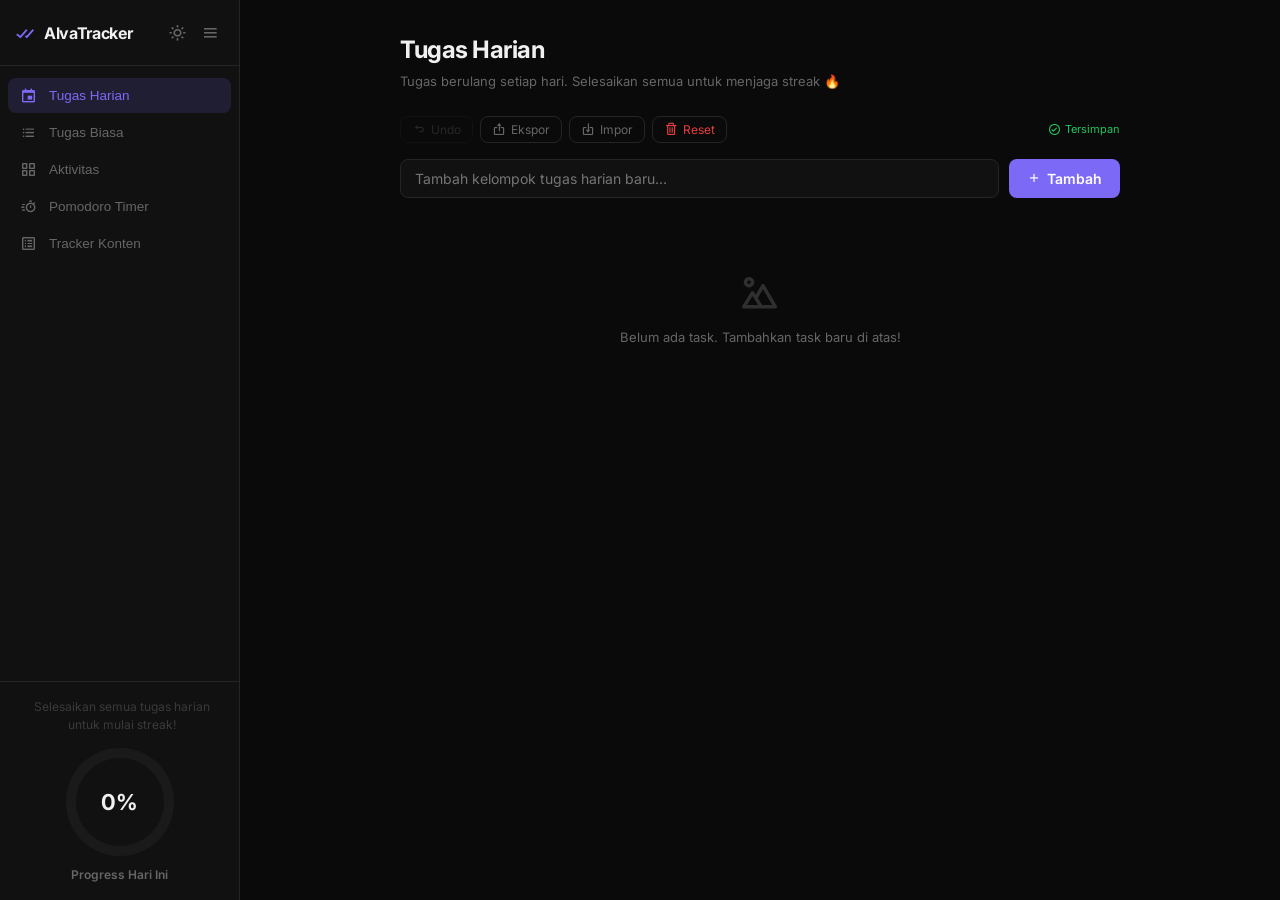
==== commit 1183346d: "feat: add undo functionality, theme switcher, and streak system" ====
--- a/index.html
+++ b/index.html
@@ -6,7 +6,7 @@
     <meta name="viewport" content="width=device-width, initial-scale=1.0">
     <title>AlvaTracker</title>
     <meta name="description" content="AlvaTracker — Lacak tugas harian, aktivitas, dan konten media sosial kamu.">
-    <link rel="stylesheet" href="style.css">
+    <link rel="stylesheet" href="style.css?v=2">
     <link rel="preconnect" href="https://fonts.googleapis.com">
     <link rel="preconnect" href="https://fonts.gstatic.com" crossorigin>
     <link href="https://fonts.googleapis.com/css2?family=Inter:wght@400;500;600;700&display=swap" rel="stylesheet">
@@ -16,167 +16,240 @@
 </head>
 
 <body>
-    <div class="app-container">
-
-        <!-- Sidebar -->
-        <aside class="sidebar">
-            <div class="sidebar-header" style="justify-content: space-between;">
-                <div class="sidebar-logo-container">
-                    <i class='bx bx-check-double'></i>
-                    <h1 class="sidebar-title">AlvaTracker</h1>
-                </div>
+<div class="app-container">
+
+    <!-- ── Sidebar ── -->
+    <aside class="sidebar">
+        <div class="sidebar-header">
+            <div class="sidebar-logo-container">
+                <i class='bx bx-check-double logo-icon'></i>
+                <h1 class="sidebar-title">AlvaTracker</h1>
+            </div>
+            <div class="sidebar-header-actions">
+                <button class="icon-btn" id="theme-toggle-btn" title="Ganti tema (terang/gelap)">
+                    <i class='bx bx-sun'></i>
+                </button>
                 <button class="icon-btn" onclick="toggleSidebar()" title="Toggle sidebar">
                     <i class='bx bx-menu'></i>
                 </button>
             </div>
-
-            <nav class="sidebar-nav">
-                <button class="nav-item active" data-view="daily" id="nav-daily">
-                    <i class='bx bx-calendar-event'></i>
-                    <span class="nav-item-text">Tugas Harian</span>
-                </button>
-                <button class="nav-item" data-view="normal" id="nav-normal">
-                    <i class='bx bx-list-ul'></i>
-                    <span class="nav-item-text">Tugas Biasa</span>
-                </button>
-                <button class="nav-item" data-view="heatmap" id="nav-heatmap">
-                    <i class='bx bx-grid-alt'></i>
-                    <span class="nav-item-text">Aktivitas</span>
-                </button>
-                <button class="nav-item" data-view="content" id="nav-content">
-                    <i class='bx bx-spreadsheet'></i>
-                    <span class="nav-item-text">Tracker Konten</span>
-                </button>
-            </nav>
-
-            <div class="sidebar-footer">
-                <div class="progress-widget circular" data-progress="0%">
-                    <div class="circular-progress" id="overall-progress-circle">
-                        <div class="inner-circle">
-                            <span id="overall-progress-text">0%</span>
+        </div>
+
+        <nav class="sidebar-nav">
+            <button class="nav-item active" data-view="daily" id="nav-daily">
+                <i class='bx bx-calendar-event'></i>
+                <span class="nav-item-text">Tugas Harian</span>
+            </button>
+            <button class="nav-item" data-view="normal" id="nav-normal">
+                <i class='bx bx-list-ul'></i>
+                <span class="nav-item-text">Tugas Biasa</span>
+            </button>
+            <button class="nav-item" data-view="heatmap" id="nav-heatmap">
+                <i class='bx bx-grid-alt'></i>
+                <span class="nav-item-text">Aktivitas</span>
+            </button>
+            <button class="nav-item" data-view="pomodoro" id="nav-pomodoro">
+                <i class='bx bx-timer'></i>
+                <span class="nav-item-text">Pomodoro Timer</span>
+            </button>
+            <button class="nav-item" data-view="content" id="nav-content">
+                <i class='bx bx-spreadsheet'></i>
+                <span class="nav-item-text">Tracker Konten</span>
+            </button>
+        </nav>
+
+        <div class="sidebar-footer">
+
+            <!-- Streak -->
+            <div class="streak-section-wrap" id="streak-section-wrap">
+                <!-- Active streak badge -->
+                <div class="streak-badge" id="streak-badge" style="display:none;">
+                    <i class='bx bxs-flame'></i>
+                    <span class="streak-num" id="streak-num">0</span>
+                    <span style="font-size:11px;font-weight:500;opacity:0.8">hari streak</span>
+                </div>
+                <!-- Inactive hint -->
+                <div class="streak-inactive" id="streak-inactive">
+                    <i class='bx bx-flame'></i>
+                    <span>Selesaikan semua tugas harian untuk mulai streak!</span>
+                </div>
+            </div>
+
+            <!-- Progress circle -->
+            <div class="progress-widget circular" data-progress="0%">
+                <div class="circular-progress" id="overall-progress-circle">
+                    <div class="inner-circle">
+                        <span id="overall-progress-text">0%</span>
+                    </div>
+                </div>
+                <div class="progress-label">Progress Hari Ini</div>
+            </div>
+        </div>
+    </aside>
+
+    <!-- ── Main Content ── -->
+    <main class="main-content">
+
+        <!-- Tugas Harian -->
+        <section id="view-daily" class="view-section active">
+            <header class="view-header">
+                <h2>Tugas Harian</h2>
+                <p class="subtitle">Tugas berulang setiap hari. Selesaikan semua untuk menjaga streak 🔥</p>
+            </header>
+            <div class="data-bar">
+                <button class="btn-ghost" id="btn-undo" disabled title="Batalkan aksi terakhir (Ctrl+Z)">
+                    <i class='bx bx-undo'></i> Undo
+                </button>
+                <button class="btn-ghost" id="btn-export">
+                    <i class='bx bx-export'></i> Ekspor
+                </button>
+                <button class="btn-ghost" id="btn-import">
+                    <i class='bx bx-import'></i> Impor
+                </button>
+                <button class="btn-ghost" id="btn-clear" style="color:var(--danger);">
+                    <i class='bx bx-trash'></i> Reset
+                </button>
+                <span class="save-status saved" id="save-status">
+                    <i class='bx bx-check-circle'></i> Tersimpan
+                </span>
+            </div>
+            <div class="add-task-container">
+                <input type="text" id="daily-task-input" placeholder="Tambah kelompok tugas harian baru…" autocomplete="off">
+                <button class="btn-primary" id="add-daily-task-btn">
+                    <i class='bx bx-plus'></i> Tambah
+                </button>
+            </div>
+            <div class="task-list" id="daily-task-list"></div>
+        </section>
+
+        <!-- Tugas Biasa -->
+        <section id="view-normal" class="view-section">
+            <header class="view-header">
+                <h2>Tugas Biasa</h2>
+                <p class="subtitle">Tugas umum yang tidak perlu diulang setiap hari.</p>
+            </header>
+            <div class="add-task-container">
+                <input type="text" id="normal-task-input" placeholder="Tambah tugas baru…" autocomplete="off">
+                <button class="btn-primary" id="add-normal-task-btn">
+                    <i class='bx bx-plus'></i> Tambah
+                </button>
+            </div>
+            <div class="task-list" id="normal-task-list"></div>
+        </section>
+
+        <!-- Aktivitas Heatmap -->
+        <section id="view-heatmap" class="view-section">
+            <header class="view-header">
+                <h2>Aktivitas</h2>
+                <p class="subtitle">Rekap progres harian dalam bentuk heatmap kalender.</p>
+            </header>
+            <div class="heatmap-container">
+                <div class="month-header">
+                    <button id="prev-month-btn" class="icon-btn"><i class='bx bx-chevron-left'></i></button>
+                    <h3 id="current-month-label">Bulan Tahun</h3>
+                    <button id="next-month-btn" class="icon-btn"><i class='bx bx-chevron-right'></i></button>
+                </div>
+                <div class="weekdays-grid">
+                    <span>Min</span><span>Sen</span><span>Sel</span><span>Rab</span>
+                    <span>Kam</span><span>Jum</span><span>Sab</span>
+                </div>
+                <div class="heatmap-grid" id="heatmap-grid"></div>
+                <div class="heatmap-legend">
+                    <span>Sedikit</span>
+                    <div class="legend-scale">
+                        <div class="legend-cell" style="background-color:var(--cal-bg);border:1px solid var(--border-color)"></div>
+                        <div class="legend-cell" style="background-color:var(--green-200)"></div>
+                        <div class="legend-cell" style="background-color:var(--green-400)"></div>
+                        <div class="legend-cell" style="background-color:var(--green-600)"></div>
+                        <div class="legend-cell" style="background-color:var(--green-800)"></div>
+                    </div>
+                    <span>Banyak</span>
+                </div>
+            </div>
+        </section>
+
+        <!-- Pomodoro Timer -->
+        <section id="view-pomodoro" class="view-section">
+            <header class="view-header">
+                <h2>Pomodoro Timer</h2>
+                <p class="subtitle">Tetap fokus dengan teknik Pomodoro. Dapat notifikasi Windows meskipun diminimize.</p>
+            </header>
+
+            <div class="pomo-container">
+                <div class="pomo-modes">
+                    <button class="pomo-mode-btn active" id="pomo-btn-focus" onclick="setPomoMode('focus')">Fokus</button>
+                    <button class="pomo-mode-btn" id="pomo-btn-short" onclick="setPomoMode('short')">Istirahat Pendek</button>
+                    <button class="pomo-mode-btn" id="pomo-btn-long" onclick="setPomoMode('long')">Istirahat Panjang</button>
+                </div>
+
+                <div class="pomo-ring" id="pomo-ring">
+                    <div class="pomo-inner">
+                        <div class="pomo-time" id="pomo-time">25:00</div>
+                        <div class="pomo-mode-label" id="pomo-mode-label">Fokus</div>
+                        <div class="pomo-session-dots" id="pomo-dots">
+                            <span class="pomo-dot"></span>
+                            <span class="pomo-dot"></span>
+                            <span class="pomo-dot"></span>
+                            <span class="pomo-dot"></span>
                         </div>
+                        <div class="pomo-session-label" id="pomo-session-label">Sesi 1/4 · Total selesai: 0</div>
                     </div>
-                    <div class="progress-label">Progress Hari Ini</div>
-                </div>
-            </div>
-        </aside>
-
-        <!-- Main Content -->
-        <main class="main-content">
-
-            <!-- ── Tugas Harian ── -->
-            <section id="view-daily" class="view-section active">
-                <header class="view-header">
-                    <h2>Tugas Harian</h2>
-                    <p class="subtitle">Tugas berulang setiap hari. Centang subtask untuk mencatat progres.</p>
-                </header>
-                <!-- Data bar -->
-                <div class="data-bar">
-                    <button class="btn-ghost" id="btn-export" title="Ekspor semua data ke file JSON">
-                        <i class='bx bx-export'></i> Ekspor Data
+                </div>
+
+                <div class="pomo-controls">
+                    <button class="pomo-toggle-btn" id="pomo-toggle-btn" onclick="togglePomo()">
+                        <i class='bx bx-play'></i> Mulai
                     </button>
-                    <button class="btn-ghost" id="btn-import" title="Impor data dari file JSON">
-                        <i class='bx bx-import'></i> Impor Data
+                    <button class="pomo-reset-btn" onclick="resetPomo()" title="Reset Timer">
+                        <i class='bx bx-reset'></i>
                     </button>
-                    <button class="btn-ghost" id="btn-clear" title="Hapus semua data" style="color:var(--danger)">
-                        <i class='bx bx-trash'></i> Reset
-                    </button>
-                    <span class="save-status saved" id="save-status">
-                        <i class='bx bx-check-circle'></i> Tersimpan
-                    </span>
-                </div>
-                <div class="add-task-container">
-                    <input type="text" id="daily-task-input" placeholder="Tambah tugas harian baru…" autocomplete="off">
-                    <button class="btn-primary" id="add-daily-task-btn">
-                        <i class='bx bx-plus'></i> Tambah
-                    </button>
-                </div>
-                <div class="task-list" id="daily-task-list"></div>
-            </section>
-
-            <!-- ── Tugas Biasa ── -->
-            <section id="view-normal" class="view-section">
-                <header class="view-header">
-                    <h2>Tugas Biasa</h2>
-                    <p class="subtitle">Tugas umum yang tidak perlu diulang setiap hari.</p>
-                </header>
-                <div class="add-task-container">
-                    <input type="text" id="normal-task-input" placeholder="Tambah tugas baru…" autocomplete="off">
-                    <button class="btn-primary" id="add-normal-task-btn">
-                        <i class='bx bx-plus'></i> Tambah
-                    </button>
-                </div>
-                <div class="task-list" id="normal-task-list"></div>
-            </section>
-
-            <!-- ── Aktivitas Heatmap ── -->
-            <section id="view-heatmap" class="view-section">
-                <header class="view-header">
-                    <h2>Aktivitas</h2>
-                    <p class="subtitle">Rekap progres harian dalam bentuk heatmap kalender.</p>
-                </header>
-                <div class="heatmap-container">
-                    <div class="month-header">
-                        <button id="prev-month-btn" class="icon-btn"><i class='bx bx-chevron-left'></i></button>
-                        <h3 id="current-month-label">Bulan Tahun</h3>
-                        <button id="next-month-btn" class="icon-btn"><i class='bx bx-chevron-right'></i></button>
-                    </div>
-                    <div class="weekdays-grid">
-                        <span>Min</span><span>Sen</span><span>Sel</span><span>Rab</span>
-                        <span>Kam</span><span>Jum</span><span>Sab</span>
-                    </div>
-                    <div class="heatmap-grid" id="heatmap-grid"></div>
-                    <div class="heatmap-legend">
-                        <span>Sedikit</span>
-                        <div class="legend-scale">
-                            <div class="legend-cell" style="background-color:var(--cal-bg);border:1px solid var(--border-color)"></div>
-                            <div class="legend-cell" style="background-color:var(--green-200)"></div>
-                            <div class="legend-cell" style="background-color:var(--green-400)"></div>
-                            <div class="legend-cell" style="background-color:var(--green-600)"></div>
-                            <div class="legend-cell" style="background-color:var(--green-800)"></div>
-                        </div>
-                        <span>Banyak</span>
-                    </div>
-                </div>
-            </section>
-
-            <!-- ── Tracker Konten ── -->
-            <section id="view-content" class="view-section">
-                <header class="view-header" style="display:flex; justify-content:space-between; align-items:flex-start; flex-wrap:wrap; gap:12px;">
-                    <div>
-                        <h2>Tracker Konten</h2>
-                        <p class="subtitle">Lacak jumlah postingan harian per platform. Sel merah = belum diisi.</p>
-                    </div>
-                    <div class="month-header" style="margin-bottom:0;">
-                        <button class="icon-btn" onclick="changeContentMonth(-1)"><i class='bx bx-chevron-left'></i></button>
-                        <span id="content-month-label" style="font-weight:700; min-width:110px; text-align:center; font-size:14px;">Bulan</span>
-                        <button class="icon-btn" onclick="changeContentMonth(1)"><i class='bx bx-chevron-right'></i></button>
-                    </div>
-                </header>
-                <div class="add-task-container" style="margin-bottom:12px;">
-                    <input type="text" id="content-account-input"
-                        placeholder="Nama akun baru (mis: @username_ig)…"
-                        autocomplete="off"
-                        onkeypress="if(event.key==='Enter') addContentAccount()">
-                    <button class="btn-primary" id="add-content-account-btn" onclick="addContentAccount()">
-                        <i class='bx bx-plus'></i> Tambah Akun
-                    </button>
-                </div>
-                <div class="content-tracker-container" id="content-tracker-grid">
-                    <!-- Grid diisi oleh JS -->
-                </div>
-            </section>
-
-        </main>
-    </div>
-
-    <script src="app.js?v=10"></script>
-    <script>
-        if ('serviceWorker' in navigator) {
-            navigator.serviceWorker.register('./sw.js')
-                .then(() => console.log('Service Worker terdaftar'));
-        }
-    </script>
+                </div>
+
+                <button class="pomo-notif-btn" id="pomo-notif-btn" onclick="requestPomoNotif()">
+                    <i class='bx bx-bell'></i> Aktifkan notifikasi Windows
+                </button>
+
+                <div class="pomo-tip">
+                    <i class='bx bx-bulb' style='color:var(--warning)'></i>
+                    <span>Notifikasi Windows tetap muncul saat timer selesai walau kamu sedang membuka Capcut atau aplikasi lain. Pastikan Focus Assist / Do Not Disturb di Windows tidak memblokir notifikasi Chrome.</span>
+                </div>
+            </div>
+        </section>
+
+        <!-- Tracker Konten -->
+        <section id="view-content" class="view-section">
+            <header class="view-header" style="display:flex;justify-content:space-between;align-items:flex-start;flex-wrap:wrap;gap:12px;">
+                <div>
+                    <h2>Tracker Konten</h2>
+                    <p class="subtitle">Lacak jumlah postingan harian per platform. 🔴 = belum diisi &nbsp;|&nbsp; 🟢 = sudah post &nbsp;|&nbsp; Total otomatis di kanan.</p>
+                </div>
+                <div class="month-header" style="margin-bottom:0;">
+                    <button class="icon-btn" onclick="changeContentMonth(-1)"><i class='bx bx-chevron-left'></i></button>
+                    <span id="content-month-label" style="font-weight:700;min-width:110px;text-align:center;font-size:14px;">Bulan</span>
+                    <button class="icon-btn" onclick="changeContentMonth(1)"><i class='bx bx-chevron-right'></i></button>
+                </div>
+            </header>
+            <div class="add-task-container" style="margin-bottom:12px;">
+                <input type="text" id="content-account-input"
+                    placeholder="Nama akun baru (mis: @username_ig)…"
+                    autocomplete="off"
+                    onkeypress="if(event.key==='Enter') addContentAccount()">
+                <button class="btn-primary" id="add-content-account-btn" onclick="addContentAccount()">
+                    <i class='bx bx-plus'></i> Tambah Akun
+                </button>
+            </div>
+            <div class="content-tracker-container" id="content-tracker-grid"></div>
+        </section>
+
+    </main>
+</div>
+
+<script src="app.js?v=13"></script>
+<script>
+    if ('serviceWorker' in navigator) {
+        navigator.serviceWorker.register('./sw.js')
+            .then(() => console.log('SW terdaftar'));
+    }
+</script>
 </body>
-
 </html>
--- a/style.css
+++ b/style.css
@@ -1,37 +1,79 @@
+/* ══════════════════════════════════════════════════════════
+   AlvaTracker — style.css
+   Themes: dark (default) | light (data-theme="light")
+   ══════════════════════════════════════════════════════════ */
+
+/* ── Dark Theme (default) ─────────────────────────────────── */
 :root {
-    /* Antigravity Dark Theme — pure black */
     --bg-dark:   #0a0a0a;
     --bg-panel:  #111111;
     --bg-hover:  #1a1a1a;
     --bg-card:   #141414;
-    --border-color: #252525;
+    --border-color:  #252525;
     --border-subtle: #1e1e1e;
 
     --text-main:  #f0f0f0;
     --text-muted: #666666;
-    --text-dim:   #444444;
-
-    /* Heatmap greens */
+    --text-dim:   #3a3a3a;
+
     --green-200: #0f2e1a;
     --green-400: #1a4d2c;
     --green-600: #2d7a45;
     --green-800: #3ea85f;
     --cal-bg:    #111111;
 
-    /* Accent — Antigravity blue-purple tint */
     --primary:       #7c6af7;
     --primary-hover: #6555e0;
     --primary-glow:  rgba(124, 106, 247, 0.15);
     --danger:        #e53e3e;
     --danger-bg:     rgba(229, 62, 62, 0.12);
-    --success:       #38a169;
-    --success-bg:    rgba(56, 161, 105, 0.15);
-    --warning:       #d69e2e;
+    --success:       #22c55e;
+    --success-bg:    rgba(34, 197, 94, 0.12);
+    --warning:       #f59e0b;
+
+    --ct-has-post-bg:   rgba(34, 197, 94, 0.55);
+    --ct-has-post-text: #ffffff;
+    --ct-missing-bg:    rgba(239, 68, 68, 0.55);
+    --ct-missing-text:  #ffffff;
 
     --radius-sm: 5px;
     --radius-md: 8px;
     --radius-lg: 12px;
     --transition: all 0.18s ease;
+}
+
+/* ── Light Theme ──────────────────────────────────────────── */
+[data-theme="light"] {
+    --bg-dark:   #f0f2f5;
+    --bg-panel:  #ffffff;
+    --bg-hover:  #e8eaed;
+    --bg-card:   #ffffff;
+    --border-color:  #d1d5db;
+    --border-subtle: #e5e7eb;
+
+    --text-main:  #111111;
+    --text-muted: #6b7280;
+    --text-dim:   #9ca3af;
+
+    --green-200: #bbf7d0;
+    --green-400: #86efac;
+    --green-600: #4ade80;
+    --green-800: #16a34a;
+    --cal-bg:    #f0f2f5;
+
+    --primary:       #6d56f5;
+    --primary-hover: #5744d4;
+    --primary-glow:  rgba(109, 86, 245, 0.12);
+    --danger:        #dc2626;
+    --danger-bg:     rgba(220, 38, 38, 0.08);
+    --success:       #16a34a;
+    --success-bg:    rgba(22, 163, 74, 0.1);
+    --warning:       #d97706;
+
+    --ct-has-post-bg:   rgba(34, 197, 94, 0.88);
+    --ct-has-post-text: #111111;
+    --ct-missing-bg:    rgba(239, 68, 68, 0.82);
+    --ct-missing-text:  #111111;
 }
 
 * { margin:0; padding:0; box-sizing:border-box; }
@@ -43,19 +85,20 @@
     line-height: 1.5;
     height: 100vh;
     overflow: hidden;
-}
-
-/* ─── Layout ─────────────────────────────────── */
+    transition: background-color 0.25s ease, color 0.25s ease;
+}
+
+/* ── Layout ───────────────────────────────────────────────── */
 .app-container { display:flex; height:100vh; width:100vw; }
 
-/* ─── Sidebar ─────────────────────────────────── */
+/* ── Sidebar ──────────────────────────────────────────────── */
 .sidebar {
     width: 240px;
     background-color: var(--bg-panel);
     border-right: 1px solid var(--border-color);
     display: flex;
     flex-direction: column;
-    transition: width 0.28s cubic-bezier(0.4, 0, 0.2, 1);
+    transition: width 0.28s cubic-bezier(0.4,0,0.2,1);
     overflow: hidden;
     position: relative;
     z-index: 50;
@@ -67,293 +110,239 @@
 .sidebar.collapsed .sidebar-title,
 .sidebar.collapsed .sidebar-logo-container,
 .sidebar.collapsed .nav-item-text,
-.sidebar.collapsed .progress-label { display:none; }
-
-.sidebar.collapsed .sidebar-header {
-    justify-content: center !important;
-    padding: 22px 0;
-}
-
-.sidebar.collapsed .nav-item {
-    justify-content: center;
-    padding: 10px 0;
-}
-
-.sidebar.collapsed .nav-item i { margin: 0; }
-
+.sidebar.collapsed .progress-label,
+.sidebar.collapsed .streak-section-wrap { display:none; }
+
+.sidebar.collapsed .sidebar-header { justify-content: center !important; padding: 22px 0; }
+.sidebar.collapsed .nav-item { justify-content: center; padding: 10px 0; }
+.sidebar.collapsed .nav-item i { margin:0; }
 .sidebar.collapsed .circular-progress { display:none; }
 
 .sidebar.collapsed .progress-widget {
-    padding: 10px 0;
-    background: transparent;
-    transform: none;
-    margin: 0;
-    width: 100%;
+    padding: 10px 0; background:transparent;
+    transform: none; margin: 0; width: 100%;
 }
 
 .sidebar.collapsed .progress-widget::after {
     content: attr(data-progress);
-    display: flex;
-    justify-content: center;
-    align-items: center;
-    width: 42px;
-    height: 42px;
+    display: flex; justify-content: center; align-items: center;
+    width: 42px; height: 42px;
     background-color: var(--primary-glow);
-    color: var(--primary);
-    border-radius: var(--radius-md);
-    font-size: 12px;
-    font-weight: 700;
-    margin: 0 auto;
+    color: var(--primary); border-radius: var(--radius-md);
+    font-size: 12px; font-weight: 700; margin: 0 auto;
 }
 
 .sidebar.collapsed .sidebar-footer { padding: 22px 0; }
 
 .sidebar-header {
-    padding: 20px 16px;
-    display: flex;
-    align-items: center;
-    gap: 10px;
+    padding: 18px 14px;
+    display: flex; align-items: center; gap: 10px;
     border-bottom: 1px solid var(--border-color);
+    justify-content: space-between;
 }
 
 .sidebar-logo-container { display:flex; align-items:center; gap:8px; }
-.sidebar-header i { font-size: 22px; color: var(--primary); }
-.sidebar-header h1 { font-size: 17px; font-weight: 700; letter-spacing: -0.02em; }
+.sidebar-header i.logo-icon { font-size: 22px; color: var(--primary); }
+.sidebar-header h1 { font-size: 16px; font-weight: 700; letter-spacing: -0.02em; }
+.sidebar-header-actions { display:flex; gap:4px; align-items:center; }
 
 .sidebar-nav {
-    flex: 1;
-    padding: 16px 10px;
-    display: flex;
-    flex-direction: column;
-    gap: 2px;
+    flex: 1; padding: 12px 8px;
+    display: flex; flex-direction: column; gap: 2px;
+    overflow-y: auto;
 }
 
 .nav-item {
-    background: transparent;
-    border: none;
-    color: var(--text-muted);
-    padding: 9px 12px;
-    border-radius: var(--radius-md);
-    cursor: pointer;
-    display: flex;
-    align-items: center;
-    gap: 12px;
-    font-size: 13.5px;
-    font-weight: 500;
-    transition: var(--transition);
-    text-align: left;
-    width: 100%;
-}
-
-.nav-item i { font-size: 17px; }
+    background: transparent; border: none;
+    color: var(--text-muted); padding: 9px 12px;
+    border-radius: var(--radius-md); cursor: pointer;
+    display: flex; align-items: center; gap: 12px;
+    font-size: 13.5px; font-weight: 500;
+    transition: var(--transition); text-align: left; width: 100%;
+}
+
+.nav-item i { font-size: 17px; flex-shrink: 0; }
 .nav-item:hover { background-color: var(--bg-hover); color: var(--text-main); }
 .nav-item.active { background-color: var(--primary-glow); color: var(--primary); }
 
 .sidebar-footer {
-    padding: 20px;
     border-top: 1px solid var(--border-color);
-    display: flex;
-    justify-content: center;
-}
-
-/* ─── Progress Widget ──────────────────────────── */
-.progress-widget.circular {
+    padding: 16px; display: flex; flex-direction: column;
+    gap: 14px; align-items: center;
+}
+
+/* ── Streak Section ───────────────────────────────────────── */
+.streak-section-wrap {
+    width: 100%;
     display: flex;
     flex-direction: column;
     align-items: center;
-    gap: 14px;
-    background: transparent;
-    border: none;
-    padding: 0;
-}
-
-.circular-progress {
-    width: 130px;
-    height: 130px;
-    border-radius: 50%;
-    background: conic-gradient(var(--primary) 0deg, var(--bg-hover) 0deg);
+    gap: 6px;
+}
+
+.streak-badge {
+    display: flex; align-items: center; gap: 6px;
+    font-size: 13px; font-weight: 700;
+    color: var(--warning);
+    background: rgba(245,158,11,0.1);
+    border: 1px solid rgba(245,158,11,0.25);
+    border-radius: 20px; padding: 5px 14px;
+}
+
+.streak-badge i { font-size: 16px; }
+.streak-badge .streak-num { font-size: 18px; font-weight: 800; }
+
+.streak-label {
+    font-size: 11px;
+    color: var(--text-muted);
+    text-align: center;
+}
+
+.streak-inactive {
+    font-size: 12px;
+    color: var(--text-dim);
+    text-align: center;
     display: flex;
     align-items: center;
-    justify-content: center;
-    position: relative;
-    transition: background 0.4s ease;
+    gap: 5px;
+}
+
+.streak-inactive i { font-size: 14px; opacity: 0.5; }
+
+/* ── Progress Widget ──────────────────────────────────────── */
+.progress-widget.circular {
+    display: flex; flex-direction: column;
+    align-items: center; gap: 10px;
+    background: transparent; border: none; padding: 0; width: 100%;
+}
+
+.circular-progress {
+    width: 108px; height: 108px; border-radius: 50%;
+    background: conic-gradient(var(--primary) 0deg, var(--bg-hover) 0deg);
+    display: flex; align-items: center; justify-content: center;
+    position: relative; transition: background 0.4s ease;
 }
 
 .inner-circle {
-    width: 108px;
-    height: 108px;
-    border-radius: 50%;
+    width: 88px; height: 88px; border-radius: 50%;
     background-color: var(--bg-panel);
-    display: flex;
-    align-items: center;
-    justify-content: center;
-}
-
-.inner-circle span {
-    font-size: 26px;
-    font-weight: 700;
-    color: var(--text-main);
-}
-
-.progress-label {
-    font-size: 13px;
-    font-weight: 600;
-    color: var(--text-muted);
-}
-
-/* ─── Main Content ─────────────────────────────── */
+    display: flex; align-items: center; justify-content: center;
+}
+
+.inner-circle span { font-size: 22px; font-weight: 700; color: var(--text-main); }
+.progress-label { font-size: 12px; font-weight: 600; color: var(--text-muted); }
+
+/* ── Main Content ─────────────────────────────────────────── */
 .main-content {
-    flex: 1;
-    position: relative;
-    background-color: var(--bg-dark);
-    overflow-y: auto;
+    flex: 1; position: relative;
+    background-color: var(--bg-dark); overflow-y: auto;
+    transition: background-color 0.25s ease;
 }
 
 .view-section {
-    display: none;
-    padding: 36px 40px;
-    max-width: 800px;
-    margin: 0 auto;
+    display: none; padding: 32px 40px;
+    max-width: 800px; margin: 0 auto;
     animation: fadeIn 0.25s ease;
 }
 
 .view-section.active { display: block; }
 
 @keyframes fadeIn {
-    from { opacity: 0; transform: translateY(8px); }
-    to   { opacity: 1; transform: translateY(0); }
-}
-
-.view-header { margin-bottom: 28px; }
+    from { opacity:0; transform:translateY(8px); }
+    to   { opacity:1; transform:translateY(0); }
+}
+
+.view-header { margin-bottom: 24px; }
 .view-header h2 {
-    font-size: 26px;
-    font-weight: 700;
-    color: var(--text-main);
-    letter-spacing: -0.02em;
-    margin-bottom: 6px;
+    font-size: 24px; font-weight: 700;
+    letter-spacing: -0.02em; margin-bottom: 4px;
 }
 .view-header .subtitle { color: var(--text-muted); font-size: 13px; }
 
-/* ─── Inputs & Buttons ─────────────────────────── */
-.add-task-container { display:flex; gap:10px; margin-bottom:28px; }
+/* ── Inputs & Buttons ─────────────────────────────────────── */
+.add-task-container { display:flex; gap:10px; margin-bottom:24px; }
 
 input[type="text"] {
-    flex: 1;
-    background-color: var(--bg-panel);
-    border: 1px solid var(--border-color);
-    color: var(--text-main);
-    padding: 11px 15px;
-    border-radius: var(--radius-md);
-    font-size: 14px;
-    font-family: inherit;
-    transition: var(--transition);
+    flex: 1; background-color: var(--bg-panel);
+    border: 1px solid var(--border-color); color: var(--text-main);
+    padding: 10px 14px; border-radius: var(--radius-md);
+    font-size: 14px; font-family: inherit; transition: var(--transition);
 }
 
 input[type="text"]:focus {
-    outline: none;
-    border-color: var(--primary);
+    outline: none; border-color: var(--primary);
     box-shadow: 0 0 0 3px var(--primary-glow);
 }
 
+[data-theme="light"] input[type="text"] { background-color: #ffffff; }
+
 .btn-primary {
-    background-color: var(--primary);
-    color: #fff;
-    border: none;
-    padding: 0 18px;
-    border-radius: var(--radius-md);
-    font-size: 14px;
-    font-weight: 600;
-    cursor: pointer;
-    display: flex;
-    align-items: center;
-    gap: 6px;
-    transition: var(--transition);
-    white-space: nowrap;
+    background-color: var(--primary); color: #fff; border: none;
+    padding: 0 18px; border-radius: var(--radius-md);
+    font-size: 14px; font-weight: 600; cursor: pointer;
+    display: flex; align-items: center; gap: 6px;
+    transition: var(--transition); white-space: nowrap; font-family: inherit;
 }
 
 .btn-primary:hover { background-color: var(--primary-hover); transform: translateY(-1px); }
 .btn-primary:active { transform: translateY(0); }
 
 .btn-secondary {
-    background-color: var(--bg-hover);
-    color: var(--text-main);
-    border: 1px solid var(--border-color);
-    padding: 8px 16px;
-    border-radius: var(--radius-md);
-    font-size: 14px;
-    cursor: pointer;
-    transition: var(--transition);
+    background-color: var(--bg-hover); color: var(--text-main);
+    border: 1px solid var(--border-color); padding: 8px 16px;
+    border-radius: var(--radius-md); font-size: 14px;
+    cursor: pointer; transition: var(--transition); font-family: inherit;
 }
 
 .btn-secondary:hover { background-color: var(--border-color); }
 
 .btn-danger {
-    background-color: transparent;
-    color: var(--danger);
-    border: 1px solid var(--danger);
-    padding: 8px 16px;
-    border-radius: var(--radius-md);
-    font-size: 14px;
-    cursor: pointer;
-    transition: var(--transition);
+    background-color: transparent; color: var(--danger);
+    border: 1px solid var(--danger); padding: 8px 16px;
+    border-radius: var(--radius-md); font-size: 14px;
+    cursor: pointer; transition: var(--transition); font-family: inherit;
 }
 
 .btn-danger:hover { background-color: var(--danger-bg); }
 
 .icon-btn {
-    background: transparent;
-    border: none;
-    color: var(--text-muted);
-    font-size: 19px;
-    cursor: pointer;
-    padding: 5px;
-    border-radius: 5px;
-    display: flex;
-    align-items: center;
-    justify-content: center;
+    background: transparent; border: none;
+    color: var(--text-muted); font-size: 19px; cursor: pointer;
+    padding: 5px; border-radius: 5px;
+    display: flex; align-items: center; justify-content: center;
     transition: var(--transition);
 }
 
 .icon-btn:hover { background-color: var(--bg-hover); color: var(--text-main); }
 .icon-btn.danger:hover { background-color: var(--danger-bg); color: var(--danger); }
 
-/* ─── Task Cards ───────────────────────────────── */
+/* ── Task Cards ───────────────────────────────────────────── */
 .task-list { display:flex; flex-direction:column; gap:12px; }
 
 .task-card {
     background-color: var(--bg-card);
     border: 1px solid var(--border-color);
-    border-radius: var(--radius-lg);
-    overflow: hidden;
+    border-radius: var(--radius-lg); overflow: hidden;
     transition: var(--transition);
 }
 
-.task-card:hover { border-color: #333; }
-.task-card.completed { border-color: var(--primary-glow); opacity: 0.75; }
+[data-theme="light"] .task-card { box-shadow: 0 1px 3px rgba(0,0,0,0.06); }
+.task-card:hover { border-color: var(--primary); }
+.task-card.completed { opacity: 0.72; }
 
 .task-header {
-    padding: 14px 18px;
-    display: flex;
-    align-items: center;
-    justify-content: space-between;
-    border-bottom: 1px solid var(--border-subtle);
+    padding: 13px 16px; display: flex; align-items: center;
+    justify-content: space-between; border-bottom: 1px solid var(--border-subtle);
 }
 
 .task-title {
-    font-weight: 600;
-    font-size: 15px;
-    display: flex;
-    align-items: center;
-    gap: 10px;
-    flex: 1;
+    font-weight: 600; font-size: 14px;
+    display: flex; align-items: center; gap: 10px; flex: 1;
 }
 
 .task-title-text, .subtask-title-text {
-    outline: none;
-    border-radius: 4px;
-    padding: 2px 4px;
-    margin-left: -4px;
-    transition: var(--transition);
+    outline: none; border-radius: 4px;
+    padding: 2px 4px; margin-left: -4px; transition: var(--transition);
 }
 
 .task-title-text:focus, .subtask-title-text:focus {
@@ -364,319 +353,224 @@
 .task-title.completed .task-title-text { text-decoration: line-through; color: var(--text-muted); }
 .task-actions { display:flex; gap:4px; }
 
-.subtask-list {
-    padding: 10px 18px;
-    display: flex;
-    flex-direction: column;
-    gap: 6px;
-}
+.subtask-list { padding:10px 16px; display:flex; flex-direction:column; gap:5px; }
 
 .subtask-item {
-    display: flex;
-    align-items: center;
-    justify-content: space-between;
-    padding: 7px 10px;
-    border-radius: var(--radius-md);
-    background-color: var(--bg-dark);
-    border: 1px solid transparent;
+    display: flex; align-items: center;
+    justify-content: space-between; padding: 7px 10px;
+    border-radius: var(--radius-md); background-color: var(--bg-dark);
+    border: 1px solid transparent; transition: var(--transition);
+}
+
+[data-theme="light"] .subtask-item { background-color: var(--bg-hover); }
+.subtask-item:hover { border-color: var(--border-color); }
+.subtask-content { display:flex; align-items:center; gap:10px; flex:1; }
+
+.subtask-tag {
+    font-size: 10px; padding: 2px 6px; border-radius: 4px;
+    background-color: var(--primary-glow); color: var(--primary);
+    text-transform: uppercase; font-weight: 600; letter-spacing: 0.5px;
+}
+
+.subtask-tag.oneoff { background-color: rgba(148,163,184,0.1); color: var(--text-muted); }
+
+/* ── Custom Checkbox ──────────────────────────────────────── */
+.custom-checkbox-wrapper {
+    display: flex; align-items: flex-start;
+    gap: 10px; cursor: pointer; user-select: none;
+}
+
+.custom-checkbox-wrapper input[type="checkbox"] {
+    position: absolute; opacity: 0; cursor: pointer; height:0; width:0;
+}
+
+.custom-checkbox {
+    min-width: 18px; height: 18px;
+    background-color: var(--bg-hover);
+    border: 2px solid var(--border-color); border-radius: 5px;
+    display: flex; align-items: center; justify-content: center;
     transition: var(--transition);
 }
 
-.subtask-item:hover { border-color: var(--border-color); }
-
-.subtask-content { display:flex; align-items:center; gap:10px; flex:1; }
-
-.subtask-tag {
-    font-size: 10px;
-    padding: 2px 6px;
-    border-radius: 4px;
-    background-color: var(--primary-glow);
-    color: var(--primary);
-    text-transform: uppercase;
-    font-weight: 600;
-    letter-spacing: 0.5px;
-}
-
-.subtask-tag.oneoff {
-    background-color: rgba(148, 163, 184, 0.08);
-    color: var(--text-muted);
-}
-
-/* ─── Custom Checkbox ──────────────────────────── */
-.custom-checkbox-wrapper {
-    display: flex;
-    align-items: flex-start;
-    gap: 10px;
-    cursor: pointer;
-    user-select: none;
-}
-
-.custom-checkbox-wrapper input[type="checkbox"] {
-    position: absolute;
-    opacity: 0;
-    cursor: pointer;
-    height: 0;
-    width: 0;
-}
-
-.custom-checkbox {
-    min-width: 18px;
-    height: 18px;
-    background-color: var(--bg-hover);
-    border: 2px solid var(--border-color);
-    border-radius: 5px;
-    display: flex;
-    align-items: center;
-    justify-content: center;
-    transition: var(--transition);
-}
-
 .custom-checkbox-wrapper input:checked ~ .custom-checkbox {
-    background-color: var(--primary);
-    border-color: var(--primary);
+    background-color: var(--primary); border-color: var(--primary);
 }
 
 .custom-checkbox::after {
-    content: "";
-    display: none;
-    width: 4px;
-    height: 9px;
-    border: solid white;
-    border-width: 0 2px 2px 0;
-    transform: rotate(45deg);
-    margin-bottom: 2px;
+    content: ""; display: none;
+    width: 4px; height: 9px;
+    border: solid white; border-width: 0 2px 2px 0;
+    transform: rotate(45deg); margin-bottom: 2px;
 }
 
 .custom-checkbox-wrapper input:checked ~ .custom-checkbox::after { display:block; }
-
-.custom-checkbox-wrapper .label-text {
-    display: flex;
-    flex-direction: column;
-    gap: 2px;
-}
-.custom-checkbox-wrapper .label-text span { font-size: 12px; color: var(--text-muted); }
-.subtask-content .label-text { font-size: 14px; color: var(--text-main); transition: var(--transition); }
+.custom-checkbox-wrapper .label-text { display:flex; flex-direction:column; gap:2px; }
+.custom-checkbox-wrapper .label-text span { font-size:12px; color: var(--text-muted); }
+.subtask-content .label-text { font-size:14px; color: var(--text-main); transition: var(--transition); }
 .custom-checkbox-wrapper input:checked ~ .label-text { text-decoration: line-through; color: var(--text-muted); }
 
-/* ─── Heatmap ──────────────────────────────────── */
+/* ── Heatmap ──────────────────────────────────────────────── */
 .heatmap-container {
     background-color: var(--bg-panel);
     border: 1px solid var(--border-color);
-    border-radius: var(--radius-lg);
-    padding: 22px;
-}
+    border-radius: var(--radius-lg); padding: 22px;
+}
+
+[data-theme="light"] .heatmap-container { box-shadow: 0 1px 4px rgba(0,0,0,0.08); }
 
 .month-header {
-    display: flex;
-    align-items: center;
-    justify-content: space-between;
-    margin-bottom: 20px;
+    display: flex; align-items: center;
+    justify-content: space-between; margin-bottom: 18px;
 }
 
 .month-header h3 { font-size: 15px; font-weight: 600; }
 
 .weekdays-grid {
-    display: grid;
-    grid-template-columns: repeat(7, 1fr);
-    text-align: center;
-    font-size: 11px;
-    font-weight: 600;
-    color: var(--text-muted);
-    margin-bottom: 6px;
-}
-
-.heatmap-grid { display:grid; grid-template-columns: repeat(7, 1fr); gap:5px; }
+    display: grid; grid-template-columns: repeat(7,1fr);
+    text-align: center; font-size: 11px; font-weight: 600;
+    color: var(--text-muted); margin-bottom: 6px;
+}
+
+.heatmap-grid { display:grid; grid-template-columns:repeat(7,1fr); gap:5px; }
 
 .heatmap-cell {
-    aspect-ratio: 1;
-    background-color: var(--cal-bg);
-    border: 1px solid var(--border-subtle);
-    border-radius: 4px;
-    display: flex;
-    align-items: center;
-    justify-content: center;
-    font-size: 11px;
-    color: rgba(255,255,255,0.2);
-    font-weight: 500;
-    transition: var(--transition);
-    cursor: default;
-    position: relative;
-}
-
-.heatmap-cell:hover { transform: scale(1.08); box-shadow: 0 0 10px rgba(0,0,0,0.7); z-index: 10; }
+    aspect-ratio: 1; background-color: var(--cal-bg);
+    border: 1px solid var(--border-subtle); border-radius: 4px;
+    display: flex; align-items: center; justify-content: center;
+    font-size: 11px; color: var(--text-dim); font-weight: 500;
+    transition: var(--transition); cursor: default; position: relative;
+}
+
+.heatmap-cell:hover { transform:scale(1.08); box-shadow:0 0 10px rgba(0,0,0,0.4); z-index:10; }
 
 .heatmap-cell .tooltip {
-    visibility: hidden;
-    position: absolute;
-    bottom: 120%;
-    left: 50%;
-    transform: translateX(-50%);
-    background-color: #000;
-    color: #fff;
-    padding: 4px 8px;
-    border-radius: 4px;
-    font-size: 11px;
-    white-space: nowrap;
-    opacity: 0;
-    transition: opacity 0.2s;
-    pointer-events: none;
-    z-index: 20;
-}
-
-.heatmap-cell:hover .tooltip { visibility: visible; opacity: 1; }
-
-.heatmap-cell.level-1 { background-color: var(--green-200); color: rgba(255,255,255,0.6); }
+    visibility: hidden; position: absolute; bottom: 120%; left: 50%;
+    transform: translateX(-50%); background-color: #000; color: #fff;
+    padding: 4px 8px; border-radius: 4px; font-size: 11px; white-space: nowrap;
+    opacity: 0; transition: opacity 0.2s; pointer-events: none; z-index: 20;
+}
+
+.heatmap-cell:hover .tooltip { visibility:visible; opacity:1; }
+
+.heatmap-cell.level-1 { background-color: var(--green-200); color: var(--text-muted); }
 .heatmap-cell.level-2 { background-color: var(--green-400); color: #fff; }
 .heatmap-cell.level-3 { background-color: var(--green-600); color: #fff; }
 .heatmap-cell.level-4 { background-color: var(--green-800); color: #fff; }
 
 .heatmap-legend {
-    display: flex;
-    align-items: center;
-    justify-content: flex-end;
-    gap: 10px;
-    margin-top: 20px;
-    font-size: 11px;
-    color: var(--text-muted);
+    display: flex; align-items: center; justify-content: flex-end;
+    gap: 10px; margin-top: 18px; font-size: 11px; color: var(--text-muted);
 }
 
 .legend-scale { display:flex; gap:4px; }
 .legend-cell { width:13px; height:13px; border-radius:3px; }
 
-/* ─── Inline Add Subtask ───────────────────────── */
+/* ── Inline Add ───────────────────────────────────────────── */
 .inline-add-subtask {
-    display: flex;
-    align-items: center;
-    gap: 10px;
-    padding: 7px 10px;
-    margin-top: 2px;
-    border-radius: var(--radius-md);
-    background-color: rgba(0,0,0,0.15);
-}
+    display: flex; align-items: center; gap: 10px;
+    padding: 7px 10px; margin-top: 2px;
+    border-radius: var(--radius-md); background-color: rgba(0,0,0,0.1);
+}
+
+[data-theme="light"] .inline-add-subtask { background-color: rgba(0,0,0,0.04); }
 
 .inline-add-subtask input[type="text"] {
-    flex: 1;
-    background-color: transparent;
-    border: none;
-    color: var(--text-main);
-    padding: 4px 8px;
-    font-size: 14px;
+    flex:1; background-color: transparent; border: none;
+    color: var(--text-main); padding: 4px 8px; font-size: 14px;
 }
 
 .inline-add-subtask input[type="text"]:focus { box-shadow: none; }
 
-.custom-checkbox-wrapper.small { gap: 6px; }
-.custom-checkbox-wrapper.small .custom-checkbox {
-    min-width: 15px;
-    height: 15px;
-    border-radius: 4px;
-}
-
-/* ─── Drag & Drop ──────────────────────────────── */
-.drag-handle {
-    cursor: grab;
-    color: var(--text-muted);
-    font-size: 17px;
-    opacity: 0.4;
-    transition: var(--transition);
-}
-.drag-handle:hover { opacity: 1; color: var(--text-main); }
-.drag-handle:active { cursor: grabbing; }
-.task-handle { margin-right: -4px; margin-left: -8px; }
-.collapse-btn { padding: 2px; box-shadow: none; margin-right: -4px; border-radius: 4px; }
-.collapse-btn:hover { background-color: var(--bg-hover); }
-.dragging { opacity: 0.45; border: 1px dashed var(--primary) !important; box-shadow: 0 4px 14px rgba(0,0,0,0.4); }
-
-/* ─── Empty State ──────────────────────────────── */
-.empty-state { text-align:center; padding:56px 20px; color: var(--text-muted); }
-.empty-state i { font-size: 44px; margin-bottom: 14px; opacity: 0.4; }
-.empty-state p { font-size: 13px; }
-
-/* ─── Content Tracker — Excel Style ───────────── */
-#view-content {
-    max-width: 100% !important;
-    padding: 28px 20px !important;
-}
+.custom-checkbox-wrapper.small { gap:6px; }
+.custom-checkbox-wrapper.small .custom-checkbox { min-width:15px; height:15px; border-radius:4px; }
+
+/* ── Drag & Drop ──────────────────────────────────────────── */
+.drag-handle { cursor:grab; color:var(--text-muted); font-size:17px; opacity:0.4; transition:var(--transition); }
+.drag-handle:hover { opacity:1; color:var(--text-main); }
+.drag-handle:active { cursor:grabbing; }
+.task-handle { margin-right:-4px; margin-left:-8px; }
+.collapse-btn { padding:2px; box-shadow:none; margin-right:-4px; border-radius:4px; }
+.collapse-btn:hover { background-color:var(--bg-hover); }
+.dragging { opacity:0.45; border:1px dashed var(--primary) !important; box-shadow:0 4px 14px rgba(0,0,0,0.4); }
+
+/* ── Empty State ──────────────────────────────────────────── */
+.empty-state { text-align:center; padding:52px 20px; color:var(--text-muted); }
+.empty-state i { font-size:42px; margin-bottom:12px; opacity:0.4; display:block; }
+.empty-state p { font-size:13px; }
+
+/* ── Content Tracker ──────────────────────────────────────── */
+#view-content { max-width:100% !important; padding:28px 20px !important; }
 
 .content-tracker-container {
     overflow-x: auto;
-    background-color: var(--bg-dark);
-    position: relative;
+    background-color: var(--bg-panel);
     border: 1px solid var(--border-color);
-    border-radius: var(--radius-md);
-    font-size: 12px;
-}
-
-/* Scrollbar for content tracker */
-.content-tracker-container::-webkit-scrollbar { height: 6px; }
-.content-tracker-container::-webkit-scrollbar-track { background: var(--bg-dark); }
-.content-tracker-container::-webkit-scrollbar-thumb { background: var(--border-color); border-radius: 3px; }
-
-.ct-row {
-    display: flex;
-    min-width: max-content;
-    border-bottom: 1px solid var(--border-subtle);
-}
-
-.ct-row:last-child { border-bottom: none; }
+    border-radius: var(--radius-md); font-size: 12px;
+}
+
+[data-theme="light"] .content-tracker-container { box-shadow: 0 1px 4px rgba(0,0,0,0.07); }
+
+.content-tracker-container::-webkit-scrollbar { height:5px; }
+.content-tracker-container::-webkit-scrollbar-track { background:transparent; }
+.content-tracker-container::-webkit-scrollbar-thumb { background:var(--border-color); border-radius:3px; }
+
+.ct-row { display:flex; min-width:max-content; border-bottom:1px solid var(--border-subtle); }
+.ct-row:last-child { border-bottom:none; }
 
 .ct-cell {
-    flex: 0 0 38px;
-    height: 30px;
-    display: flex;
-    align-items: center;
-    justify-content: center;
+    flex: 0 0 36px; height: 28px;
+    display: flex; align-items: center; justify-content: center;
     border-right: 1px solid var(--border-subtle);
-    font-size: 12px;
+    font-size: 11px; color: var(--text-main);
+    position: relative; transition: background 0.1s;
+}
+
+.ct-cell:last-child { border-right:none; }
+
+.ct-cell input {
+    width:100%; height:100%; border:none; background:transparent;
+    text-align:center; color: var(--text-main); padding:0;
+    font-size:11px; font-weight:600; border-radius:0;
+    font-family:'Inter', monospace;
+}
+
+.ct-cell input:focus {
+    background-color: var(--primary-glow);
+    outline: 2px solid var(--primary);
+    outline-offset: -2px; box-shadow: none; border-radius:0;
+}
+
+/* ── Total column ─────────────────────────────────────────── */
+.ct-total-col {
+    flex: 0 0 50px !important; height: 28px;
+    display: flex; align-items: center; justify-content: center;
+    border-left: 2px solid var(--border-color) !important;
+    border-right: none;
+    font-size: 11px; font-weight: 700;
     color: var(--text-main);
-    position: relative;
-    transition: background 0.1s;
-}
-
-.ct-cell:last-child { border-right: none; }
-
-.ct-cell input {
-    width: 100%;
-    height: 100%;
-    border: none;
-    background: transparent;
-    text-align: center;
-    color: var(--text-main);
-    padding: 0;
-    font-size: 12px;
-    font-weight: 600;
-    border-radius: 0;
-    font-family: 'Inter', monospace;
-}
-
-.ct-cell input:focus {
-    background-color: rgba(124, 106, 247, 0.12);
-    outline: 2px solid var(--primary);
-    outline-offset: -2px;
-    box-shadow: none;
-    border-radius: 0;
+    background-color: var(--bg-hover);
+    position: sticky; right: 0; z-index: 8;
+}
+
+.ct-total-col.has-total { color: var(--success); }
+.ct-total-col.header-total {
+    color: var(--text-muted);
+    font-size: 10px;
+    text-transform: uppercase;
+    letter-spacing: 0.5px;
 }
 
 .ct-header-col {
-    flex: 0 0 220px;
-    width: 220px;
-    min-width: 220px;
-    max-width: 220px;
-    height: 30px;
-    display: flex;
-    justify-content: space-between;
-    align-items: center;
-    padding-left: 10px;
-    padding-right: 8px;
-    position: sticky;
-    left: 0;
-    z-index: 10;
+    flex: 0 0 210px; width:210px; min-width:210px; max-width:210px;
+    height: 28px;
+    display: flex; justify-content: space-between; align-items: center;
+    padding-left: 10px; padding-right: 8px;
+    position: sticky; left:0; z-index:10;
     background-color: var(--bg-panel);
-    border-right: 2px solid var(--border-color);
-    box-sizing: border-box;
-}
-
-/* Date header row */
+    border-right: 2px solid var(--border-color); box-sizing: border-box;
+}
+
+/* Date header */
 .ct-date-row {
     background-color: var(--bg-hover) !important;
     border-bottom: 2px solid var(--border-color) !important;
@@ -684,279 +578,299 @@
 
 .ct-date-row .ct-header-col {
     background-color: var(--bg-hover);
-    color: var(--text-muted);
-    font-size: 11px;
-    font-weight: 700;
-    text-transform: uppercase;
-    letter-spacing: 0.5px;
+    font-size: 10px; font-weight: 700;
+    text-transform: uppercase; letter-spacing: 0.5px; color: var(--text-muted);
 }
 
 .ct-date-row .ct-cell {
-    font-weight: 700;
-    font-size: 11px;
-    color: var(--text-muted);
-    cursor: pointer;
-}
-
-.ct-date-row .ct-cell:hover { background-color: var(--bg-hover); color: var(--text-main); }
+    font-weight: 700; font-size: 10px;
+    color: var(--text-muted); cursor: pointer;
+}
+
+.ct-date-row .ct-cell:hover { background-color: var(--primary-glow); color: var(--primary); }
 
 /* Account row */
 .ct-account-row {
-    background-color: var(--bg-panel) !important;
-    border-top: 1px solid var(--border-color) !important;
+    background-color: var(--bg-hover) !important;
+    border-top: 2px solid var(--border-color) !important;
 }
 
 .ct-account-row .ct-header-col {
-    font-weight: 700;
-    font-size: 12px;
-    background-color: var(--bg-panel);
-    color: var(--text-main);
+    font-weight: 700; font-size: 12px; background-color: var(--bg-hover);
 }
 
 .ct-account-row .account-name-container {
-    display: flex;
-    align-items: center;
-    gap: 6px;
-    cursor: pointer;
-    flex: 1;
-    min-width: 0;
+    display: flex; align-items: center; gap:6px;
+    cursor: pointer; flex:1; min-width:0;
 }
 
 .ct-account-row .account-name-container span {
-    white-space: nowrap;
-    overflow: hidden;
-    text-overflow: ellipsis;
+    white-space:nowrap; overflow:hidden; text-overflow:ellipsis;
 }
 
 .ct-account-row .ct-header-col i {
-    font-size: 14px;
-    color: var(--text-muted);
-    cursor: pointer;
-    padding: 2px;
-    flex-shrink: 0;
-}
-
+    font-size:14px; color:var(--text-muted); cursor:pointer; padding:2px; flex-shrink:0;
+}
 .ct-account-row .ct-header-col i:hover { color: var(--text-main); }
-
 .ct-account-actions { display:flex; gap:2px; }
 .ct-account-spacer { flex:1; }
 
 /* Platform row */
-.ct-platform-row { background-color: var(--bg-dark) !important; }
+.ct-platform-row { background-color: var(--bg-panel) !important; }
 
 .ct-platform-row .ct-header-col {
-    padding-left: 26px;
-    font-size: 12px;
-    display: flex;
-    justify-content: space-between;
-    align-items: center;
-    background-color: var(--bg-dark);
-    color: var(--text-muted);
-    gap: 6px;
+    padding-left: 24px; font-size: 11px;
+    display: flex; justify-content: space-between; align-items: center;
+    background-color: var(--bg-panel); color: var(--text-muted); gap: 5px;
 }
 
 .ct-platform-row .ct-header-col .plat-name {
-    display: flex;
-    align-items: center;
-    gap: 5px;
-    flex: 1;
-    overflow: hidden;
-    white-space: nowrap;
-    text-overflow: ellipsis;
-}
-
-/* Platform Tray (picker) */
+    display: flex; align-items: center; gap: 5px;
+    flex:1; overflow:hidden; white-space:nowrap; text-overflow:ellipsis;
+}
+
+.ct-platform-row:nth-of-type(even) {
+    background-color: rgba(0,0,0,0.02) !important;
+}
+
+/* Platform tray */
 .platform-tray {
-    display: flex;
-    gap: 8px;
-    padding: 10px 12px;
+    display: flex; gap: 8px; padding: 10px 12px;
     background-color: var(--bg-panel);
     border-bottom: 1px solid var(--border-color);
-    position: sticky;
-    left: 0;
-    z-index: 9;
-    flex-wrap: wrap;
+    position: sticky; left:0; z-index:9; flex-wrap:wrap;
 }
 
 .platform-btn {
-    display: flex;
-    align-items: center;
-    gap: 5px;
-    padding: 5px 10px;
-    border-radius: var(--radius-sm);
-    background: transparent;
-    border: 1px solid var(--border-color);
-    color: var(--text-muted);
-    font-size: 12px;
-    cursor: pointer;
-    transition: var(--transition);
-}
-
-.platform-btn i { font-size: 15px; }
-.platform-btn:hover { background-color: var(--bg-hover); color: var(--text-main); }
-
-.platform-btn.active {
-    background-color: var(--primary-glow);
-    border-color: var(--primary);
-    color: var(--primary);
-}
-
-/* Highlight behaviors */
-.ct-today-col { background-color: rgba(124, 106, 247, 0.1) !important; }
-.ct-date-row .ct-today-col {
-    background-color: var(--primary) !important;
-    color: #fff !important;
-    font-weight: 800;
-}
-
-.ct-missing-post { background-color: rgba(229, 62, 62, 0.2) !important; }
-.ct-missing-post input { color: rgba(255,255,255,0.7) !important; }
-
-.ct-has-post { background-color: rgba(56, 161, 105, 0.35) !important; }
-.ct-has-post input { color: #fff !important; font-weight: 700; }
+    display: flex; align-items: center; gap:5px;
+    padding: 5px 10px; border-radius: var(--radius-sm);
+    background: transparent; border: 1px solid var(--border-color);
+    color: var(--text-muted); font-size:12px; cursor:pointer;
+    transition: var(--transition); font-family: inherit;
+}
+
+.platform-btn i { font-size:14px; }
+.platform-btn:hover { background-color:var(--bg-hover); color:var(--text-main); }
+.platform-btn.active { background-color:var(--primary-glow); border-color:var(--primary); color:var(--primary); }
+
+/* Highlights */
+.ct-today-col { background-color: rgba(124,106,247,0.1) !important; }
+.ct-date-row .ct-today-col { background-color:var(--primary) !important; color:#fff !important; font-weight:800; }
+
+.ct-has-post { background-color: var(--ct-has-post-bg) !important; }
+.ct-has-post input { color: var(--ct-has-post-text) !important; font-weight:700; }
+
+.ct-missing-post { background-color: var(--ct-missing-bg) !important; }
+.ct-missing-post input { color: var(--ct-missing-text) !important; }
 
 .ct-col-highlight::after {
-    content: "";
-    position: absolute;
-    top: 0; left: 0;
-    width: 100%;
-    height: 100%;
-    background-color: rgba(255, 255, 255, 0.04);
-    border-left: 1px solid var(--primary);
-    border-right: 1px solid var(--primary);
-    pointer-events: none;
-    z-index: 5;
+    content:""; position:absolute; top:0; left:0; width:100%; height:100%;
+    background-color: rgba(255,255,255,0.03);
+    border-left: 1px solid var(--primary); border-right: 1px solid var(--primary);
+    pointer-events:none; z-index:5;
 }
 
 .ct-date-row .ct-col-highlight::after {
-    border-top: 2px solid var(--primary);
-    background-color: rgba(255, 255, 255, 0.1);
-}
-
-/* Row stripe */
-.ct-platform-row:nth-child(even) .ct-cell { background-color: rgba(255,255,255,0.01); }
-
-/* ─── Modal ─────────────────────────────────────── */
+    border-top: 2px solid var(--primary); background-color: rgba(255,255,255,0.1);
+}
+
+/* ── Modal ────────────────────────────────────────────────── */
 .modal-overlay {
-    position: fixed;
-    inset: 0;
-    background-color: rgba(0,0,0,0.75);
-    backdrop-filter: blur(4px);
-    display: flex;
-    align-items: center;
-    justify-content: center;
-    z-index: 1000;
-    animation: fadeIn 0.18s ease;
+    position: fixed; inset:0;
+    background-color: rgba(0,0,0,0.72);
+    backdrop-filter: blur(5px);
+    display: flex; align-items: center; justify-content: center;
+    z-index: 1000; animation: fadeIn 0.18s ease;
 }
 
 .modal-box {
     background-color: var(--bg-panel);
     border: 1px solid var(--border-color);
     border-radius: var(--radius-lg);
-    padding: 28px 32px;
-    min-width: 340px;
-    max-width: 480px;
-    box-shadow: 0 24px 64px rgba(0,0,0,0.8);
+    padding: 26px 28px; min-width: 320px; max-width: 460px; width: 90vw;
+    box-shadow: 0 24px 60px rgba(0,0,0,0.7);
     animation: slideUp 0.2s ease;
 }
 
 @keyframes slideUp {
-    from { transform: translateY(12px); opacity: 0; }
-    to   { transform: translateY(0); opacity: 1; }
-}
-
-.modal-title {
-    font-size: 16px;
-    font-weight: 700;
-    margin-bottom: 10px;
-    color: var(--text-main);
-}
-
-.modal-desc {
-    font-size: 13.5px;
-    color: var(--text-muted);
-    margin-bottom: 24px;
-    line-height: 1.6;
-}
-
-.modal-actions {
-    display: flex;
-    gap: 10px;
-    justify-content: flex-end;
-}
-
-/* Platform picker in modal */
-.modal-platform-grid {
-    display: flex;
-    flex-wrap: wrap;
-    gap: 8px;
-    margin-bottom: 24px;
-}
-
-/* ─── Data Management Bar ──────────────────────── */
+    from { transform:translateY(14px); opacity:0; }
+    to   { transform:translateY(0); opacity:1; }
+}
+
+.modal-title { font-size:15px; font-weight:700; margin-bottom:8px; }
+.modal-desc  { font-size:13px; color:var(--text-muted); margin-bottom:20px; line-height:1.6; }
+.modal-actions { display:flex; gap:8px; justify-content:flex-end; flex-wrap:wrap; }
+.modal-platform-grid { display:flex; flex-wrap:wrap; gap:7px; margin-bottom:20px; }
+
+/* ── Data Bar ─────────────────────────────────────────────── */
 .data-bar {
-    display: flex;
-    gap: 8px;
-    align-items: center;
-    margin-bottom: 18px;
-    flex-wrap: wrap;
+    display: flex; gap:7px; align-items:center;
+    margin-bottom:16px; flex-wrap:wrap;
 }
 
 .data-bar .btn-ghost {
-    background: transparent;
-    border: 1px solid var(--border-color);
-    color: var(--text-muted);
-    padding: 6px 12px;
-    border-radius: var(--radius-md);
-    font-size: 12.5px;
-    cursor: pointer;
-    transition: var(--transition);
-    display: flex;
-    align-items: center;
-    gap: 5px;
+    background: transparent; border: 1px solid var(--border-color);
+    color: var(--text-muted); padding: 5px 11px;
+    border-radius: var(--radius-md); font-size: 12px; cursor: pointer;
+    transition: var(--transition); display: flex; align-items: center; gap:5px;
     font-family: inherit;
 }
 
-.data-bar .btn-ghost:hover { background-color: var(--bg-hover); color: var(--text-main); border-color: #333; }
-.data-bar .btn-ghost i { font-size: 15px; }
+.data-bar .btn-ghost:hover { background-color:var(--bg-hover); color:var(--text-main); border-color:#333; }
+.data-bar .btn-ghost i { font-size:14px; }
+.data-bar .btn-ghost:disabled { opacity:0.3; cursor:not-allowed; }
+.data-bar .btn-ghost:disabled:hover { background:transparent; color:var(--text-muted); }
 
 .data-bar .save-status {
-    font-size: 12px;
-    color: var(--text-dim);
-    margin-left: auto;
-    display: flex;
-    align-items: center;
-    gap: 5px;
-}
-
-.data-bar .save-status.saved { color: var(--success); }
-.data-bar .save-status i { font-size: 14px; }
-
-/* ─── Toast Notification ───────────────────────── */
+    font-size: 11px; color: var(--text-dim); margin-left:auto;
+    display: flex; align-items:center; gap:4px;
+}
+.data-bar .save-status.saved { color:var(--success); }
+.data-bar .save-status i { font-size:13px; }
+
+/* ── Toast ────────────────────────────────────────────────── */
 .toast {
-    position: fixed;
-    bottom: 24px;
-    right: 24px;
+    position: fixed; bottom:22px; right:22px;
     background-color: var(--bg-panel);
     border: 1px solid var(--border-color);
     border-radius: var(--radius-md);
-    padding: 12px 18px;
-    font-size: 13px;
-    color: var(--text-main);
-    box-shadow: 0 8px 24px rgba(0,0,0,0.6);
-    z-index: 2000;
-    display: flex;
-    align-items: center;
-    gap: 8px;
-    animation: toastIn 0.22s ease;
-    max-width: 320px;
-}
-
-.toast.success { border-left: 3px solid var(--success); }
-.toast.error   { border-left: 3px solid var(--danger); }
-.toast.info    { border-left: 3px solid var(--primary); }
+    padding: 11px 16px; font-size:13px; color:var(--text-main);
+    box-shadow: 0 8px 24px rgba(0,0,0,0.5);
+    z-index: 2000; display:flex; align-items:center; gap:8px;
+    animation: toastIn 0.22s ease; max-width:300px;
+}
+
+.toast.success { border-left:3px solid var(--success); }
+.toast.error   { border-left:3px solid var(--danger);  }
+.toast.info    { border-left:3px solid var(--primary); }
 
 @keyframes toastIn {
-    from { opacity: 0; transform: translateY(8px); }
-    to   { opacity: 1; transform: translateY(0); }
-}
+    from { opacity:0; transform:translateY(8px); }
+    to   { opacity:1; transform:translateY(0); }
+}
+
+/* ── Streak celebration ───────────────────────────────────── */
+@keyframes streakPulse {
+    0%   { transform: scale(1); }
+    50%  { transform: scale(1.15); }
+    100% { transform: scale(1); }
+}
+
+.streak-badge.new-streak { animation: streakPulse 0.4s ease; }
+
+/* ── Pomodoro ─────────────────────────────────────────────── */
+.pomo-modes {
+    display: flex; gap: 8px; margin-bottom: 32px; flex-wrap: wrap;
+}
+
+.pomo-mode-btn {
+    background: var(--bg-panel); border: 1px solid var(--border-color);
+    color: var(--text-muted); padding: 7px 16px; border-radius: var(--radius-md);
+    cursor: pointer; font-size: 13px; font-family: inherit;
+    transition: var(--transition);
+}
+
+.pomo-mode-btn:hover { border-color: var(--primary); color: var(--text-main); }
+.pomo-mode-btn.active { background: var(--primary-glow); border-color: var(--primary); color: var(--primary); font-weight: 600; }
+
+.pomo-container {
+    display: flex; flex-direction: column; align-items: center; gap: 28px;
+    padding: 16px 0 40px;
+}
+
+.pomo-ring {
+    width: 250px; height: 250px; border-radius: 50%;
+    background: conic-gradient(var(--primary) 360deg, var(--bg-hover) 0deg);
+    display: flex; align-items: center; justify-content: center;
+    transition: background 0.6s ease;
+    box-shadow: 0 0 50px rgba(124,106,247,0.2);
+}
+
+.pomo-ring.break-mode {
+    box-shadow: 0 0 50px rgba(34,197,94,0.2);
+}
+
+.pomo-inner {
+    width: 210px; height: 210px; border-radius: 50%;
+    background-color: var(--bg-panel);
+    display: flex; flex-direction: column;
+    align-items: center; justify-content: center; gap: 4px;
+}
+
+.pomo-time {
+    font-size: 54px; font-weight: 800;
+    letter-spacing: -3px; font-variant-numeric: tabular-nums;
+    color: var(--text-main); line-height: 1;
+}
+
+.pomo-mode-label {
+    font-size: 12px; color: var(--text-muted); font-weight: 600;
+    text-transform: uppercase; letter-spacing: 0.5px;
+}
+
+.pomo-session-dots {
+    display: flex; gap: 6px; align-items: center;
+}
+
+.pomo-dot {
+    width: 8px; height: 8px; border-radius: 50%;
+    background: var(--border-color); transition: var(--transition);
+}
+
+.pomo-dot.done { background: var(--primary); }
+.pomo-dot.current { background: var(--primary); box-shadow: 0 0 6px rgba(124,106,247,0.6); }
+
+.pomo-session-label {
+    font-size: 12px; color: var(--text-muted);
+    margin-top: 4px;
+}
+
+.pomo-controls {
+    display: flex; gap: 12px; align-items: center;
+}
+
+.pomo-toggle-btn {
+    background: var(--primary); color: #fff; border: none;
+    padding: 13px 36px; border-radius: var(--radius-lg);
+    font-size: 15px; font-weight: 700; cursor: pointer;
+    display: flex; align-items: center; gap: 8px;
+    font-family: inherit; transition: var(--transition);
+    box-shadow: 0 4px 20px rgba(124,106,247,0.4);
+    min-width: 140px; justify-content: center;
+}
+
+.pomo-toggle-btn:hover { background: var(--primary-hover); transform: translateY(-2px); box-shadow: 0 6px 24px rgba(124,106,247,0.5); }
+.pomo-toggle-btn:active { transform: translateY(0); }
+.pomo-toggle-btn.paused { background: var(--bg-hover); color: var(--text-main); border: 1px solid var(--border-color); box-shadow: none; }
+
+.pomo-reset-btn {
+    background: var(--bg-hover); color: var(--text-muted);
+    border: 1px solid var(--border-color); padding: 13px 14px;
+    border-radius: var(--radius-lg); font-size: 20px; cursor: pointer;
+    display: flex; align-items: center; justify-content: center;
+    font-family: inherit; transition: var(--transition);
+}
+
+.pomo-reset-btn:hover { background: var(--border-color); color: var(--text-main); }
+
+.pomo-tip {
+    max-width: 340px; text-align: center;
+    font-size: 12px; color: var(--text-dim);
+    display: flex; align-items: flex-start; gap: 6px;
+    background: var(--bg-panel); padding: 10px 16px;
+    border-radius: var(--radius-md); border: 1px solid var(--border-subtle);
+    line-height: 1.5;
+}
+
+.pomo-tip i { font-size: 14px; flex-shrink: 0; margin-top: 1px; }
+
+.pomo-notif-btn {
+    background: transparent; border: 1px dashed var(--border-color);
+    color: var(--text-muted); padding: 6px 14px;
+    border-radius: var(--radius-md); font-size: 12px;
+    cursor: pointer; font-family: inherit; transition: var(--transition);
+    display: flex; align-items: center; gap: 5px;
+}
+
+.pomo-notif-btn:hover { border-color: var(--primary); color: var(--primary); }
+.pomo-notif-btn.granted { color: var(--success); border-color: var(--success); }
